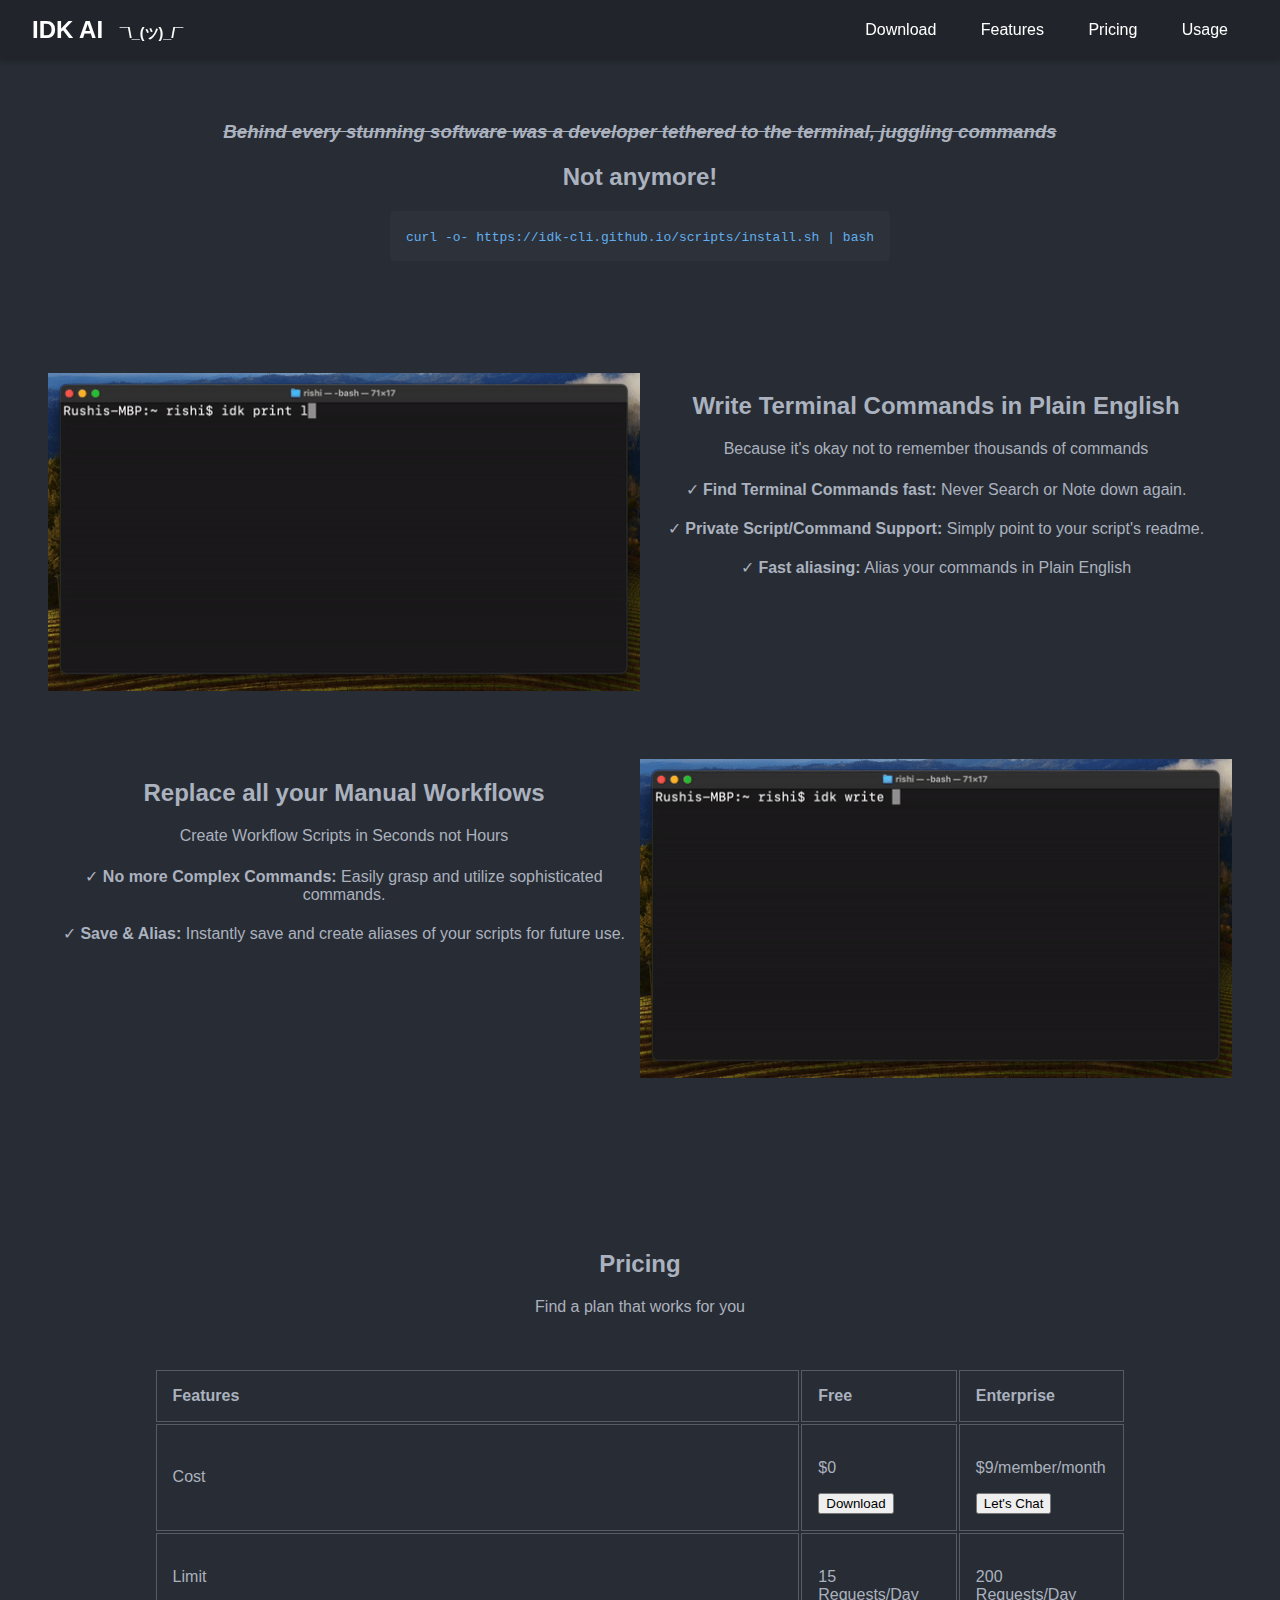
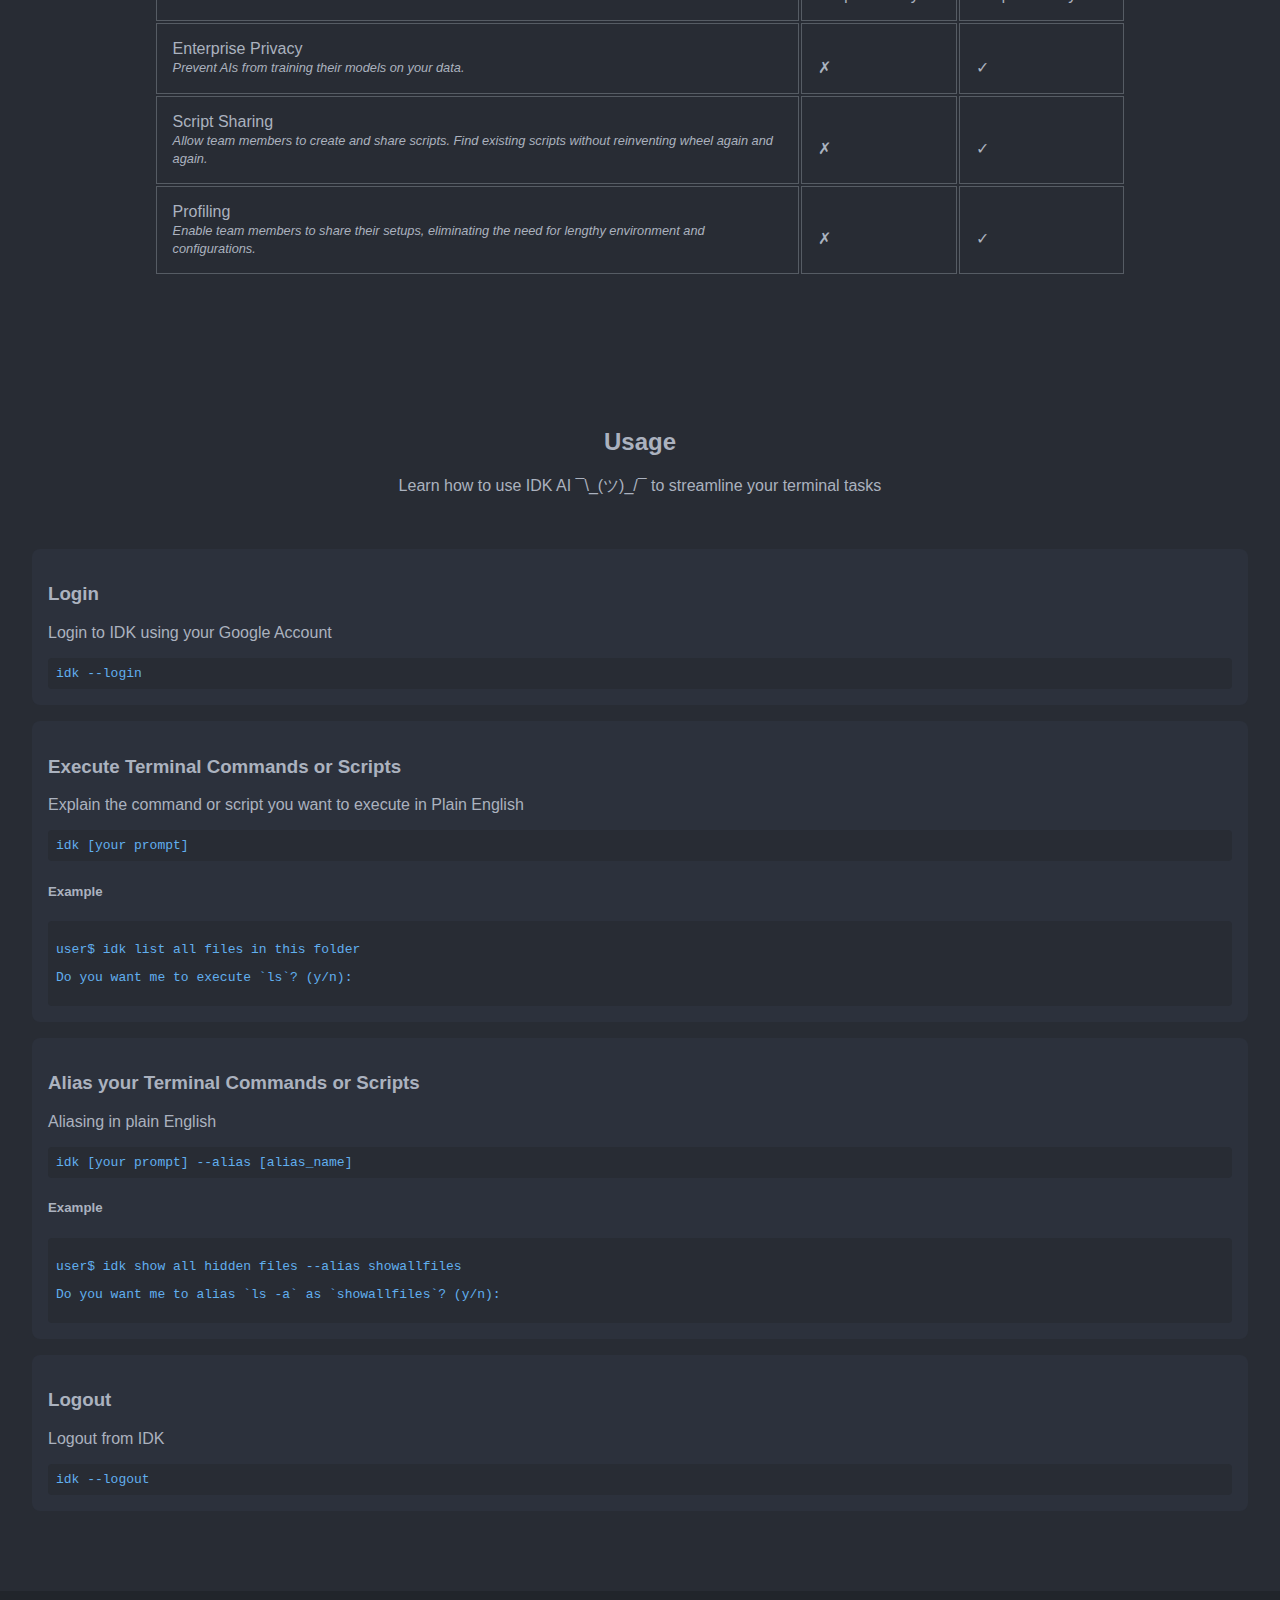
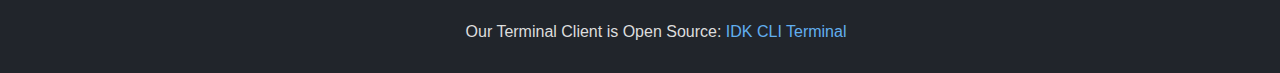
==== index.htm @ 71334373 "meta tag update" ====
<!DOCTYPE html>
<html lang="en">
<head>
    <meta charset="UTF-8">
    <meta name="viewport" content="width=device-width, initial-scale=1.0">
    <link rel="icon" type="image/png" href="assets/idk_logo.png">
    <title>IDK AI: Because it's okay not to remember thousands of commands</title>
    <link rel="stylesheet" href="style.css">
    <meta property="og:title" content="IDK AI: Because it's okay not to remember thousands of commands">
    <meta property="og:description" content="Simplify your terminal commands with IDK AI">
    <meta property="og:image" content="https://idk-cli.github.io/assets/Feature_Command_Prompt.gif">
    <meta property="og:url" content="https://idk-cli.github.io">
    <meta name="twitter:card" content="https://idk-cli.github.io/assets/Feature_Command_Prompt.gif">
    <meta name="viewport" content="width=device-width, initial-scale=1.0">
    <meta name="description" content="IDK simplifies terminal commands using AI. Discover how our tool can enhance your productivity today.">
</head>
<body>

<header>
    <div class="logo">IDK AI <span class="logoIcon">¯\_(ツ)_/¯</span></div>
    <button class="menu-toggle">Menu</button> <!-- Menu toggle button -->
    <nav>
        <a href="#">Download</a>
        <a href="#features">Features</a>
        <a href="#pricing">Pricing</a>
        <a href="#usage">Usage</a>
    </nav>
</header>

<section id="download">
    <h3><i class="strikethrough">Behind every stunning software was a developer tethered to the terminal, juggling commands</i></h3>
    <h2>Not anymore!</h2>
    <div class="code-container">
        <code id="brewCommand">curl -o- https://idk-cli.github.io/scripts/install.sh | bash</code>
    </div>
</section>

<section id="features">
    <div class="feature">
        <div class="feature-gif">
            <img src="assets/Feature_Command_Prompt.gif" alt="Write Terminal Commands in Plain English">
        </div>
        <div class="feature-text">
            <h2>Write Terminal Commands in Plain English</h2>
            <p>Because it's okay not to remember thousands of commands</p>
            <div class="sub-features">
                <ul>
                    <li>&#10003; <b>Find Terminal Commands fast:</b> Never Search or Note down again.</li>
                    <li>&#10003; <b>Private Script/Command Support:</b> Simply point to your script's readme.</li>
                    <li>&#10003; <b>Fast aliasing:</b> Alias your commands in Plain English</li>
                </ul>
            </div>
        </div>
    </div>
    <div class="feature">
        <div class="feature-gif">
            <img src="assets/Feature_Script_Prompt.gif" alt="Create Workflow Scripts in Seconds not Hours">
        </div>
        <div class="feature-text">
            <h2>Replace all your Manual Workflows</h2>
            <p>Create Workflow Scripts in Seconds not Hours</p>
            <div class="sub-features">
                <ul>
                    <li>&#10003; <b>No more Complex Commands:</b> Easily grasp and utilize sophisticated commands.</li>
                    <li>&#10003; <b>Save & Alias:</b> Instantly save and create aliases of your scripts for future use.</li>
                </ul>
            </div>
        </div>
        </div>
    </div>
    <!-- Repeat the pattern for more features -->
</section>

<section id="pricing">
    <br/><br/>
    <h2>Pricing</h2>
    <p>Find a plan that works for you</p>
    <br/><br/>
    <table>
        <thead>
            <tr>
                <th>Features</th>
                <th>Free</th>
                <th>Enterprise</th>
            </tr>
        </thead>
        <tbody>
            <tr>
                <td>Cost</td>
                <td><span class="mobileHeader">Free</span><br/>$0<br/><button class="cta-button" onclick="redirectToURL('')">Download</button></td>
                <td><span class="mobileHeader">Enterprise</span><br/>$9/member/month<br/><button class="cta-button" onclick="redirectToURL('')">Let's Chat</button></td>
            </tr>
            <tr>
                <td>Limit</td>
                <td><span class="mobileHeader">Free</span><br/>15 Requests/Day</td>
                <td><span class="mobileHeader">Enterprise</span><br/>200 Requests/Day</td>
            </tr>
            <tr>
                <td>Enterprise Privacy<br/><i class="pricingDetails">Prevent AIs from training their models on your data.</i></td>
                <td><span class="mobileHeader">Free</span><br/>&#10007;</td>
                <td><span class="mobileHeader">Enterprise</span></br>&#10003;</td>
            </tr>
            <tr>
                <td>Script Sharing<br/><i class="pricingDetails">Allow team members to create and share scripts. Find existing scripts without reinventing wheel again and again.</i></td>
                <td><span class="mobileHeader">Free</span><br/>&#10007;</td>
                <td><span class="mobileHeader">Enterprise</span><br/>&#10003;</td>
            </tr>
            <tr>
                <td>Profiling<br/><i class="pricingDetails">Enable team members to share their setups, eliminating the need for lengthy environment and configurations.
                </i></td>
                <td><span class="mobileHeader">Free</span><br/>&#10007;</td>
                <td><span class="mobileHeader">Enterprise</span><br/>&#10003;</td>
            </tr>
        </tbody>
    </table>
</section>

<section id="usage">
    <br/><br/>
    <h2>Usage</h2>
    <p>Learn how to use IDK AI ¯\_(ツ)_/¯ to streamline your terminal tasks</p>
    <br/><br/>
    <div class="usage-examples">
        <div class="command">
            <h3>Login</h3>
            <p>Login to IDK using your Google Account</p>
            <code>idk --login</code>
        </div>
        <div class="command">
            <h3>Execute Terminal Commands or Scripts</h3>
            <p>Explain the command or script you want to execute in Plain English</p>
            <code>idk [your prompt]</code>
            <h5>Example</h5>
            <code>
                <p>user$ idk list all files in this folder</p>
                <p>Do you want me to execute `ls`? (y/n):</p>
            </code>
        </div>
        <div class="command">
            <h3>Alias your Terminal Commands or Scripts</h3>
            <p>Aliasing in plain English</p>
            <code>idk [your prompt] --alias [alias_name]</code>
            <h5>Example</h5>
            <code>
                <p>user$ idk show all hidden files --alias showallfiles</p>
                <p>Do you want me to alias `ls -a` as `showallfiles`? (y/n):</p>
            </code>
        </div>
        <div class="command">
            <h3>Logout</h3>
            <p>Logout from IDK</p>
            <code>idk --logout</code>
        </div>
        <!-- Add more command examples as needed -->
    </div>
</section>

<footer>
    <p>Our Terminal Client is Open Source: <a href="https://github.com/idk-cli/idk_terminal">IDK CLI Terminal</a></p>
</footer>

<script src="script.js"></script>
</body>
</html>
---- style.css ----
/* Base styles */
body {
    margin: 0;
    font-family: 'Segoe UI', Tahoma, Geneva, Verdana, sans-serif;
    background-color: #282c34; /* Dark background by default */
    color: #abb2bf; /* Light text by default */
    transition: background-color 0.3s, color 0.3s;
    padding-top: 70px; /* Adjusted for fixed header */
}

.strikethrough {
    text-decoration: line-through;
}

a {
    color: #61afef;
    text-decoration: none;
    transition: color 0.3s;
}

a:hover {
    color: #528bff;
}

header {
    box-sizing: border-box;
    display: flex;
    justify-content: space-between;
    align-items: center;
    padding: 1rem 2rem;
    background-color: #21252b;
    color: #ffffff;
    position: fixed;
    top: 0;
    left: 0;
    width: 100%;
    z-index: 1000;
    box-shadow: 0 2px 5px rgba(0,0,0,0.2);
}

.logo {
    font-size: 1.5rem;
    font-weight: bold;
}

.logoIcon {
    margin-left: 10px;
    font-size: 0.9rem;
}

nav a {
    margin: 0 10px; /* Increased spacing around links */
    color: #fff;
    padding: 5px 10px; /* Added padding for easier touch */
}

/* Enhanced responsive header adjustments */
@media (max-width: 768px) {
    header {
        flex-direction: column;
        padding: 10px; /* Reduced padding in mobile view for more space */
    }

    nav {
        margin-top: 10px; /* Added space between logo and nav links */
    }

    nav a {
        display: block; /* Stack links vertically */
        margin: 5px 0; /* Adjust spacing for stacked layout */
        width: 100%; /* Full width links for easier touch */
        text-align: center; /* Center-align text in links */
    }
}

.menu-toggle {
    display: none;
    background-color: #21252b;
    color: #ffffff;
    border: none;
    padding: 10px 20px;
    font-size: 1rem;
}

@media (max-width: 768px) {
    .menu-toggle {
        display: block; /* Show the toggle button on small screens */
        margin: 10px 0; /* Add some margin */
    }

    nav {
        display: none; /* Hide the navigation links by default */
    }

    nav.active {
        display: block; /* Display the navigation links when active */
        padding: 0; /* Adjust padding to align links more centrally */
    }

    nav a {
        display: block;
        margin: 10px auto; /* Center align the links by setting margin to auto */
        text-align: center;
        width: fit-content; /* Make the link width as per the content */
    }
}

/* Section styles */
section {
    padding: 2rem;
    text-align: center;
}

/* Feature sections */
.feature {
    display: flex;
    margin: 2rem 0;
    padding: 1rem;
}

/* Desktop: Text on the left, GIF on the right */
.feature:nth-child(odd) {
    flex-direction: row; /* Keeps default direction for odd features */
}

/* Desktop: GIF on the left, Text on the right */
.feature:nth-child(even) {
    flex-direction: row-reverse; /* Reverses the order for even features */
}

.feature-text, .feature-gif {
    width: 50%; /* Adjust based on your design needs */
}

/* Targeting the sub-features within the feature sections for desktop */
.feature-text .sub-features ul {
    list-style-type: none; /* Removes the default bullet points */
    padding-left: 0; /* Removes indentation to align with other content */
}

/* Optional: Adding padding or margin to list items for better spacing */
.feature-text .sub-features ul li {
    margin-bottom: 0.5rem; /* Adjusts spacing between list items */
}

/* Ensure images are responsive */
.feature-gif img {
    width: 100%;
    height: auto;
}

.sub-features li {
    padding: 6px;
}

/* Mobile adjustments */
@media (max-width: 768px) {
    .feature {
        display: block;
        flex-direction: column;
    }

    .feature-text, .feature-gif {
        width: 100%;
        order: 0; /* Resetting order */
    }

    /* Ensuring the GIF always comes first on mobile */
    .feature-gif {
        order: -1; /* This places the GIF above the text */
        margin-bottom: 20px; /* Adds some space between the GIF and the text below it */
    }
}

.code-container {
    background-color: #2c313a;
    color: #61afef;
    padding: 1rem;
    border-radius: 4px;
    display: inline-block;
}

code {
    user-select: all;
}

/* Usage section */
#usage {
    margin: 2rem auto;
    padding: 2rem;
    text-align: center;
}

.usage-examples .command {
    background-color: #2c313c;
    padding: 1rem;
    margin-bottom: 1rem;
    border-radius: 8px;
    text-align: left;
}

.command code {
    background-color: #282c34;
    color: #61afef;
    padding: 0.5rem;
    display: block;
    margin-top: 1rem;
    border-radius: 4px;
    user-select: all;
}

/* Pricing table */
#pricing table {
    width: 80%;
    margin: 0 auto;
}

#pricing th, #pricing td {
    padding: 1rem;
    border: 1px solid #565c64;
    text-align: left;
    background-color: #282c34;
}

.pricingDetails {
    font-size: 0.8em;
}

.cta-button {
    margin-top: 1rem;
}

/* Footer */
footer {
    background-color: #21252b;
    color: #ddd;
    text-align: center;
    padding: 1rem;
    width: 100%;
}

.mobileHeader {
    display: none; /* Hide the table header on small screens */
    font-size: 0.9em;
}

/* Additional responsive adjustments */
@media (max-width: 600px) {
    .feature img {
        width: 100%;
    }

    /* Improvements for tables on small screens */
    #pricing table, #pricing th, #pricing td {
        display: block;
        width: 100%;
    }

    #pricing th, #pricing td {
        text-align: center;
        padding: .5rem;
    }

    /* Stack table rows vertically */
    #pricing tr {
        display: block;
        margin-bottom: 1rem;
    }

    #pricing thead {
        display: none; /* Hide the table header on small screens */
    }

    .mobileHeader {
        display: block; /* Hide the table header on small screens */
    }
}
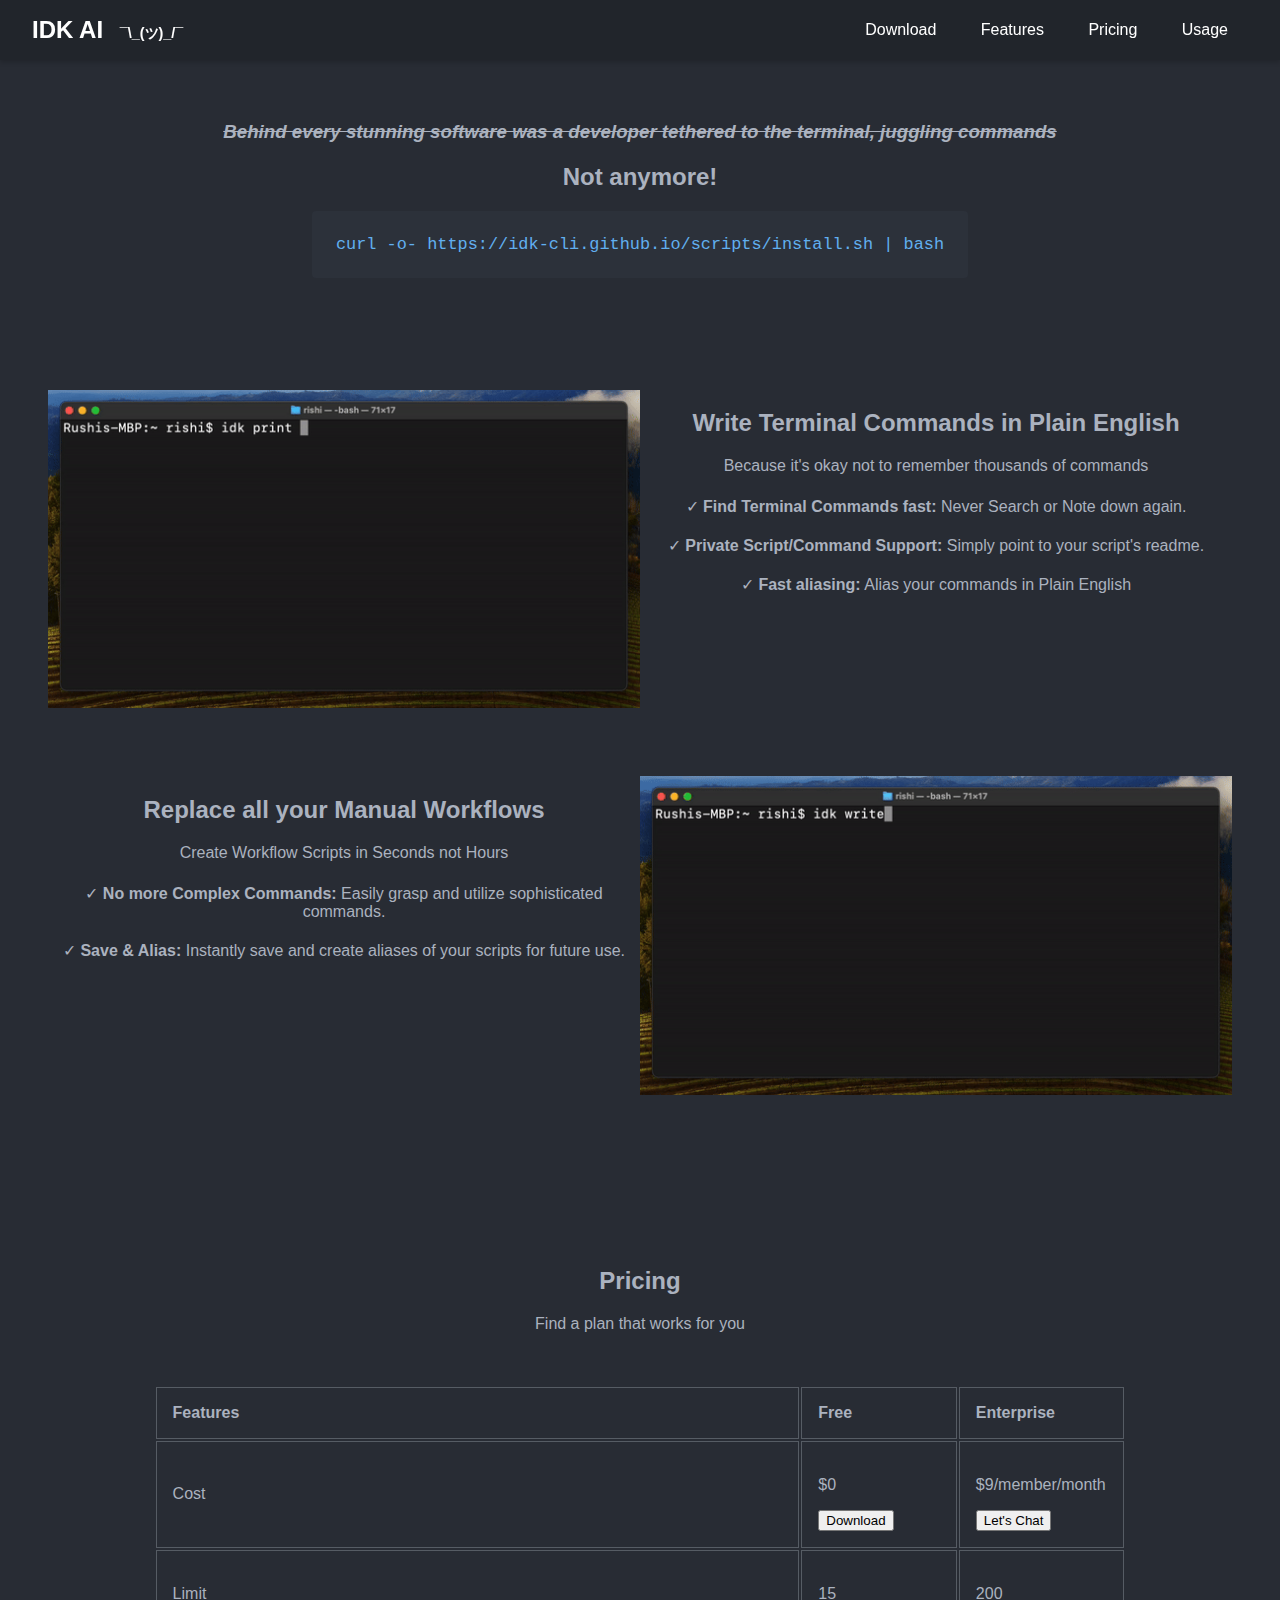
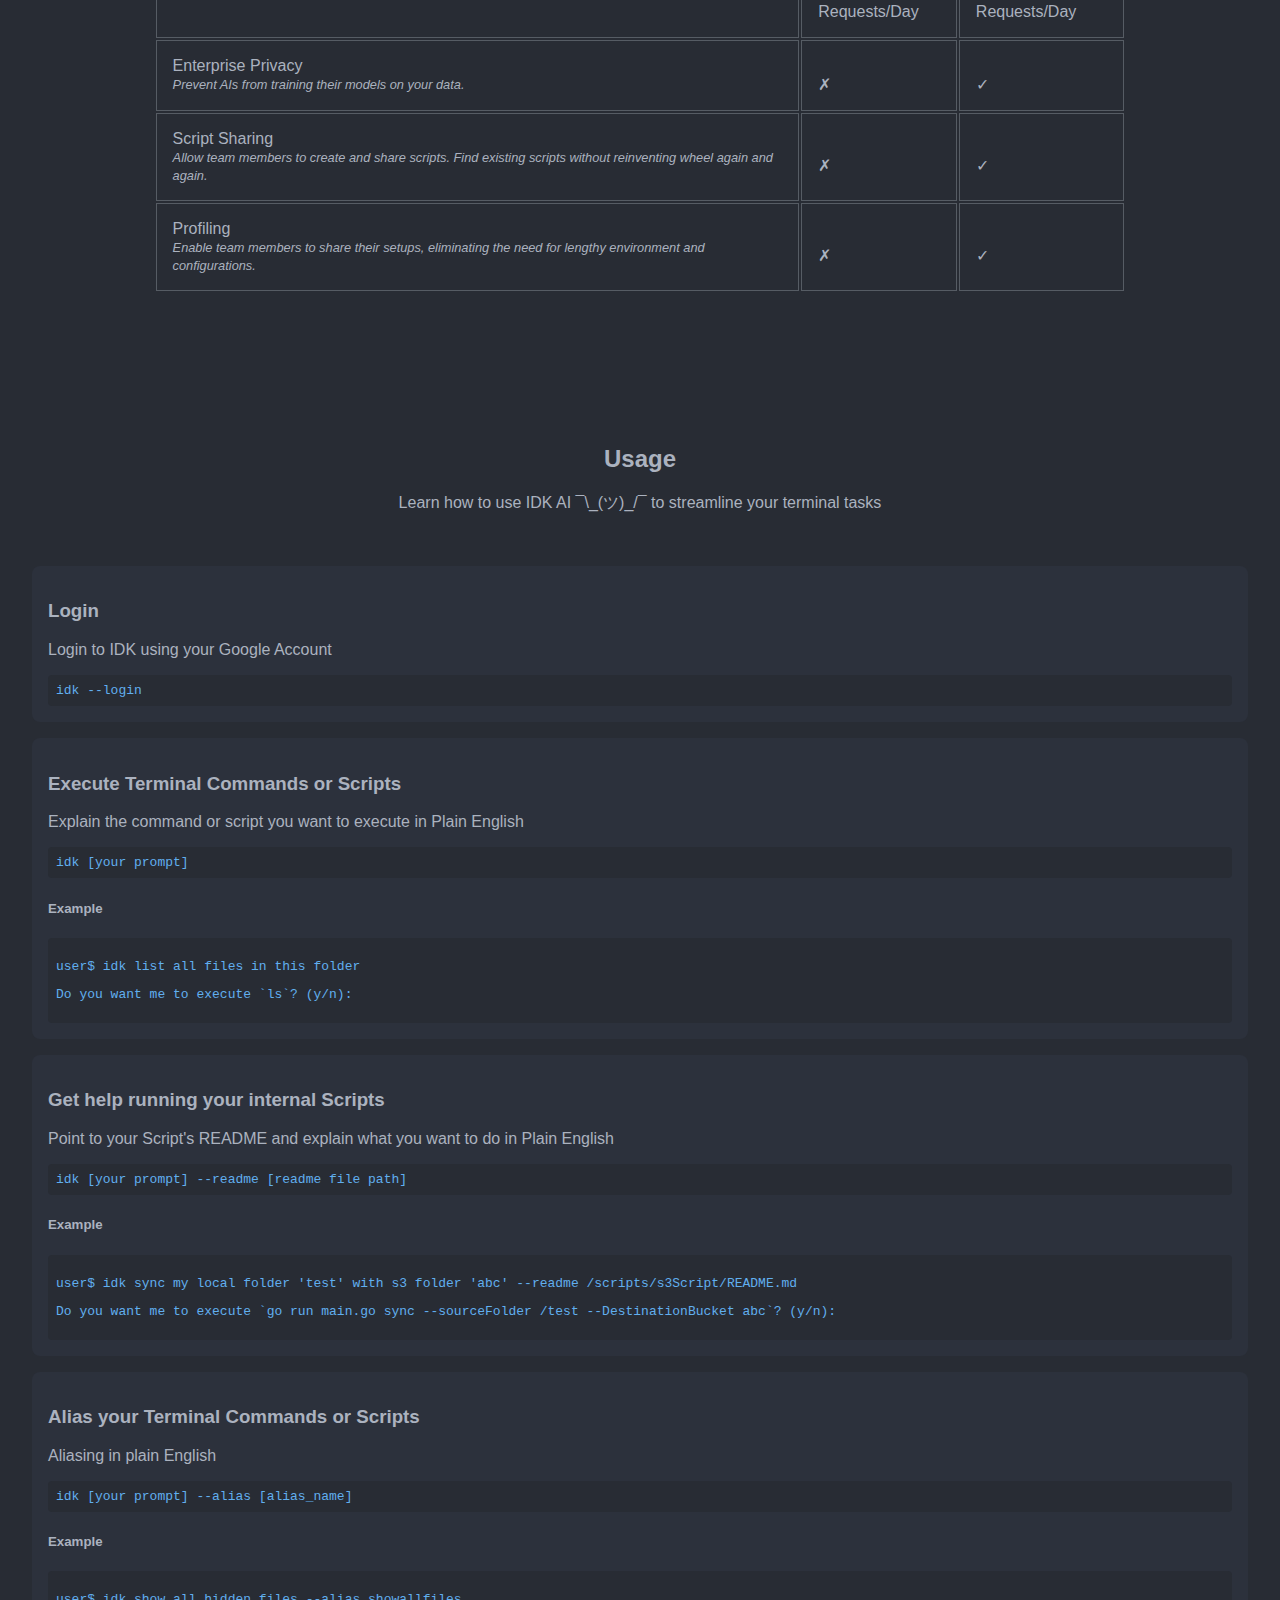
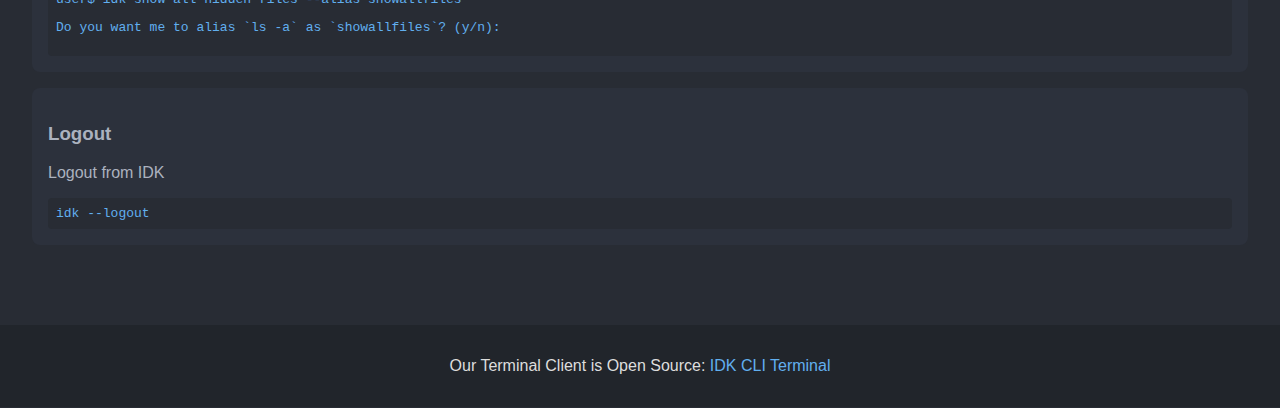
==== commit 2d09253c: "README Feature Support" ====
--- a/index.htm
+++ b/index.htm
@@ -137,6 +137,16 @@
             </code>
         </div>
         <div class="command">
+            <h3>Get help running your internal Scripts</h3>
+            <p>Point to your Script's README and explain what you want to do in Plain English</p>
+            <code>idk [your prompt] --readme [readme file path]</code>
+            <h5>Example</h5>
+            <code>
+                <p>user$ idk sync my local folder 'test' with s3 folder 'abc' --readme /scripts/s3Script/README.md</p>
+                <p>Do you want me to execute `go run main.go sync --sourceFolder /test --DestinationBucket abc`? (y/n):</p>
+            </code>
+        </div>
+        <div class="command">
             <h3>Alias your Terminal Commands or Scripts</h3>
             <p>Aliasing in plain English</p>
             <code>idk [your prompt] --alias [alias_name]</code>
--- a/style.css
+++ b/style.css
@@ -175,9 +175,20 @@
 .code-container {
     background-color: #2c313a;
     color: #61afef;
-    padding: 1rem;
+    padding: 1.5rem;
     border-radius: 4px;
     display: inline-block;
+}
+
+#brewCommand {
+    font-size: 1.3em;
+}
+
+/* Mobile adjustments */
+@media (max-width: 768px) {
+    #brewCommand {
+        font-size: 1em;
+    }
 }
 
 code {
@@ -236,7 +247,7 @@
     color: #ddd;
     text-align: center;
     padding: 1rem;
-    width: 100%;
+    /* width: 100%; */
 }
 
 .mobileHeader {
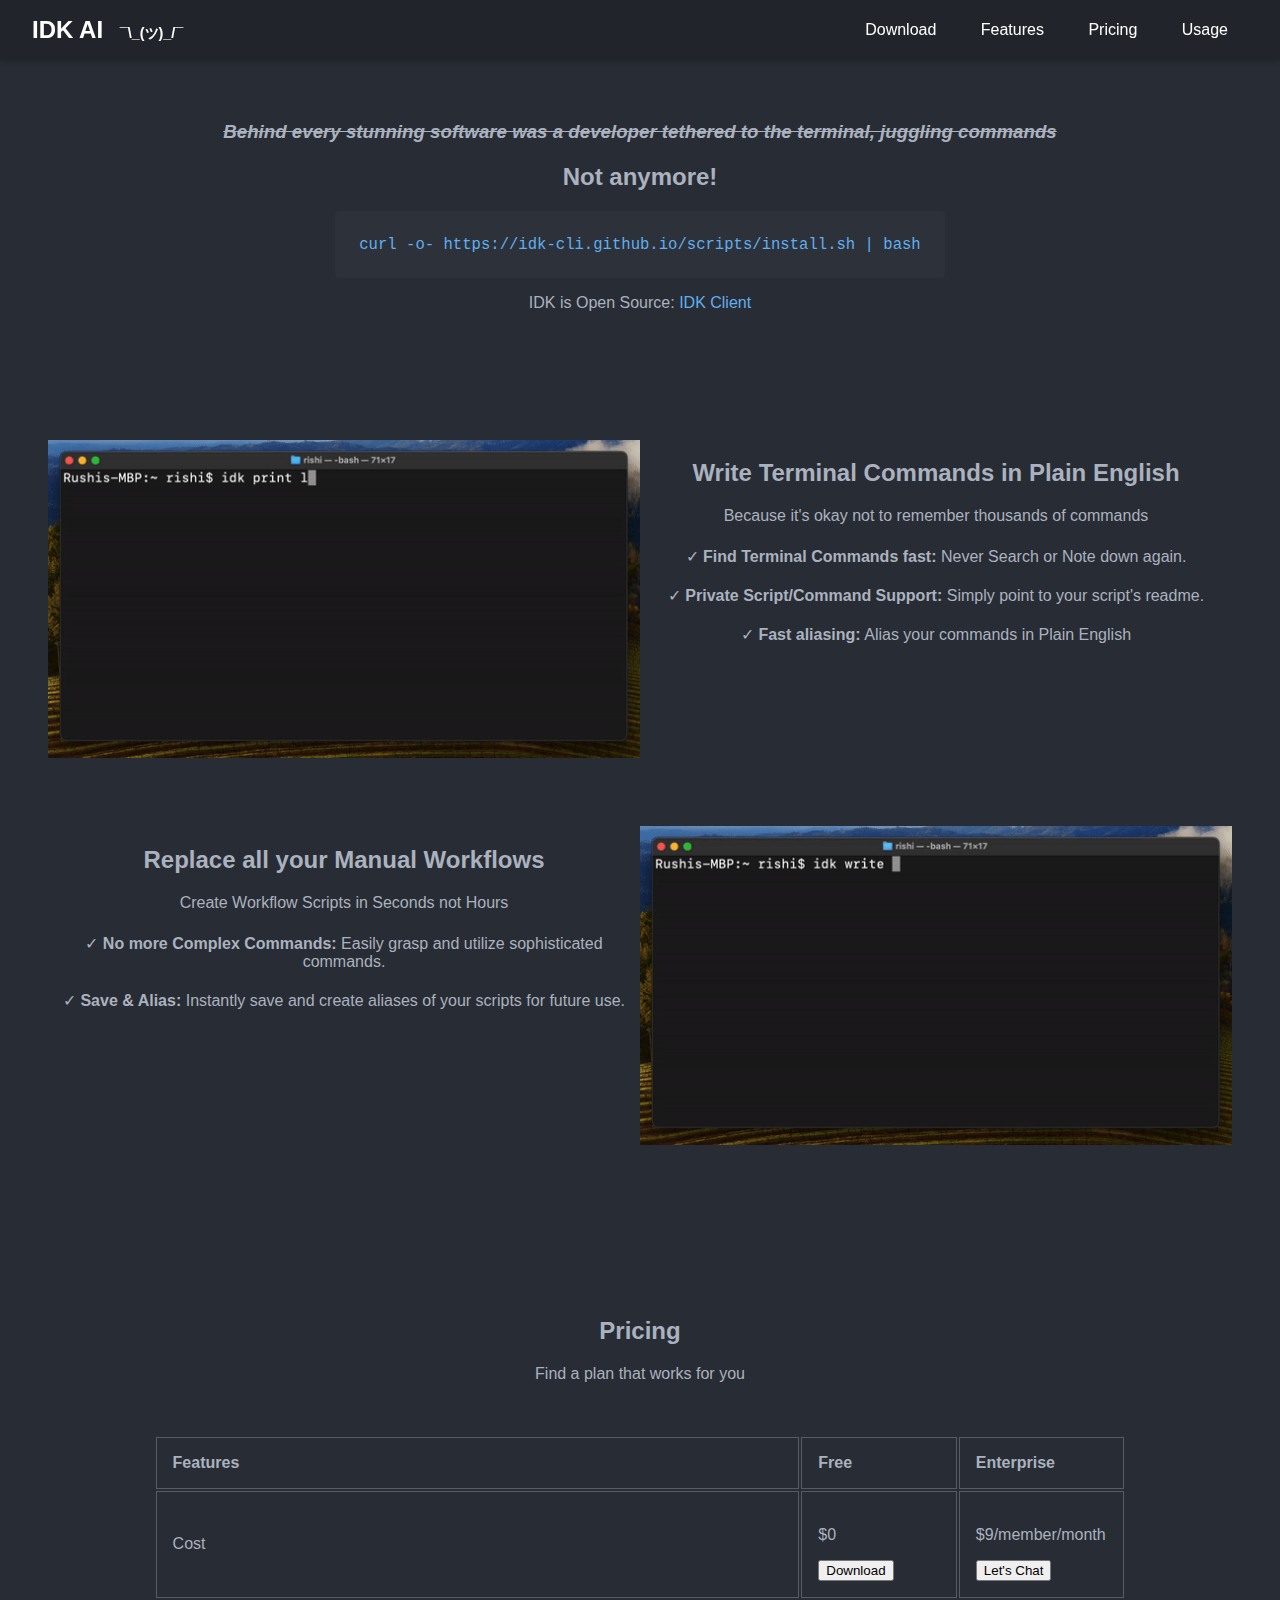
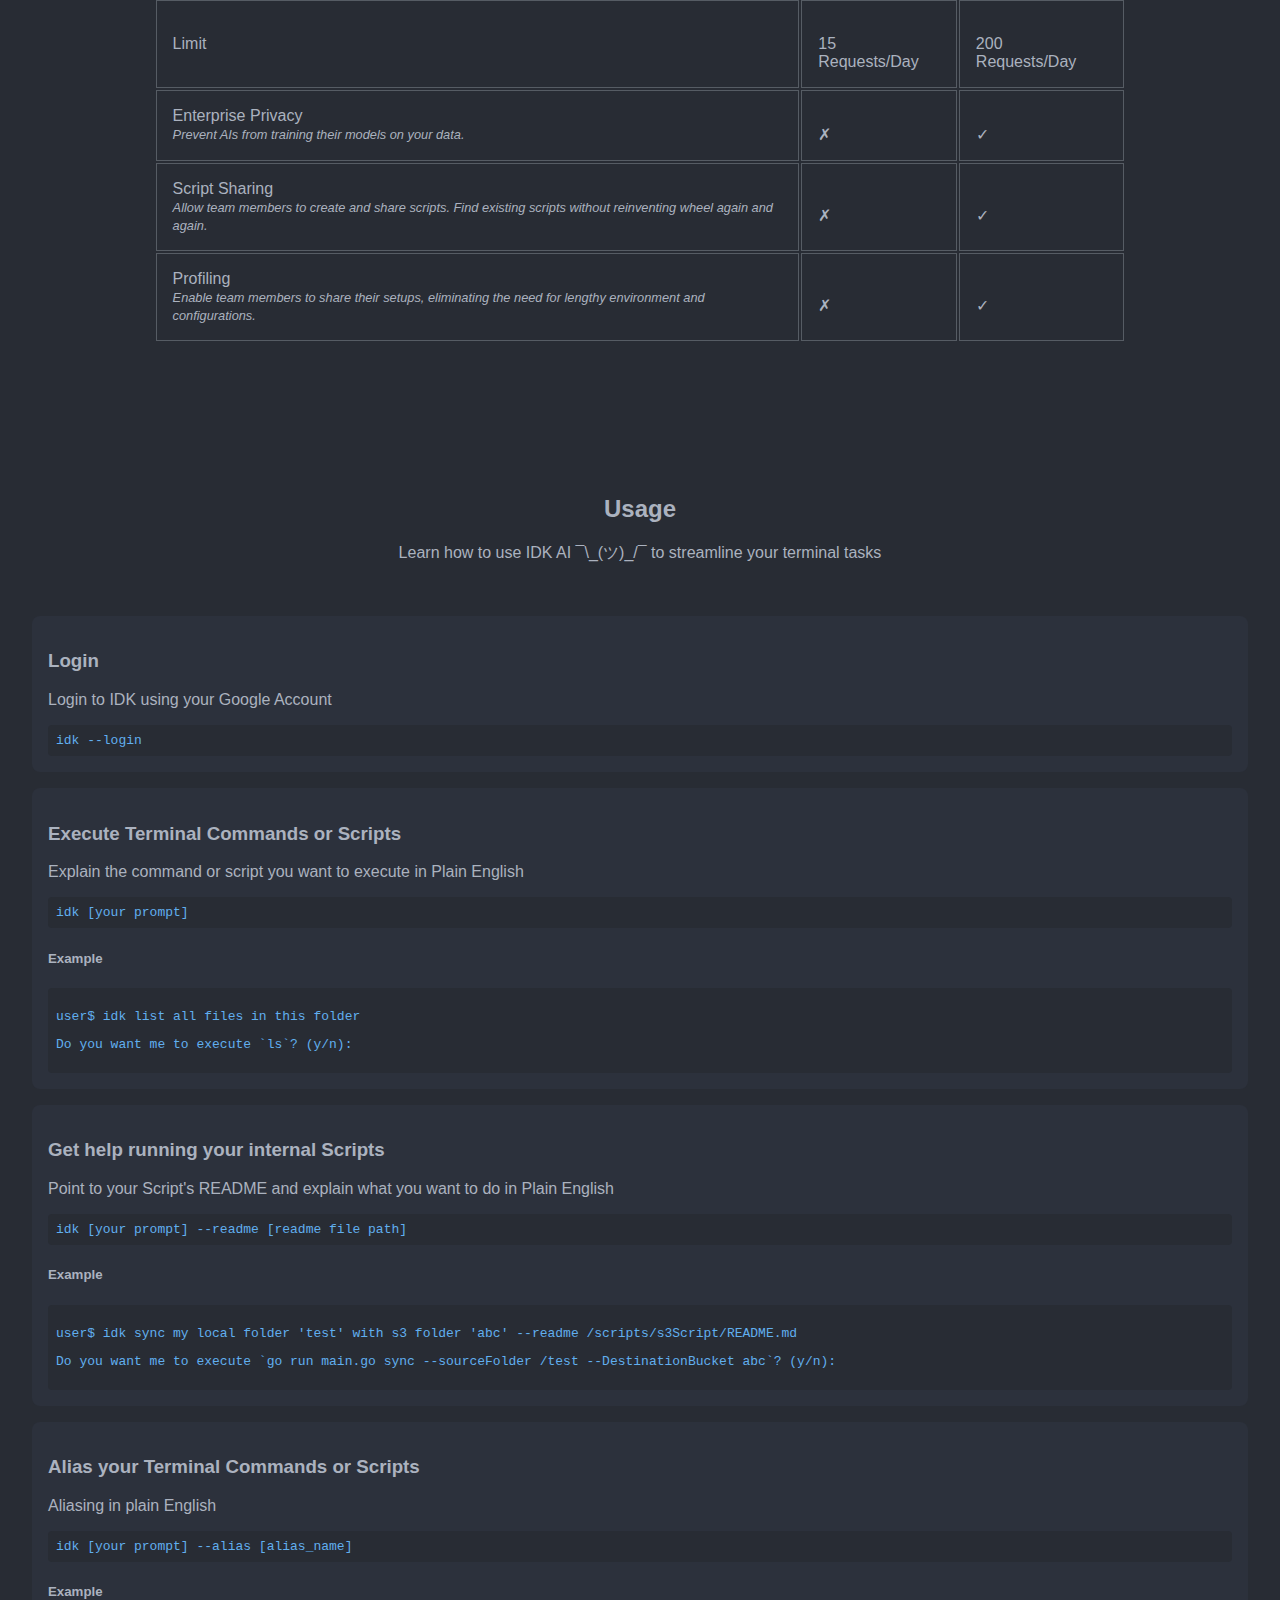
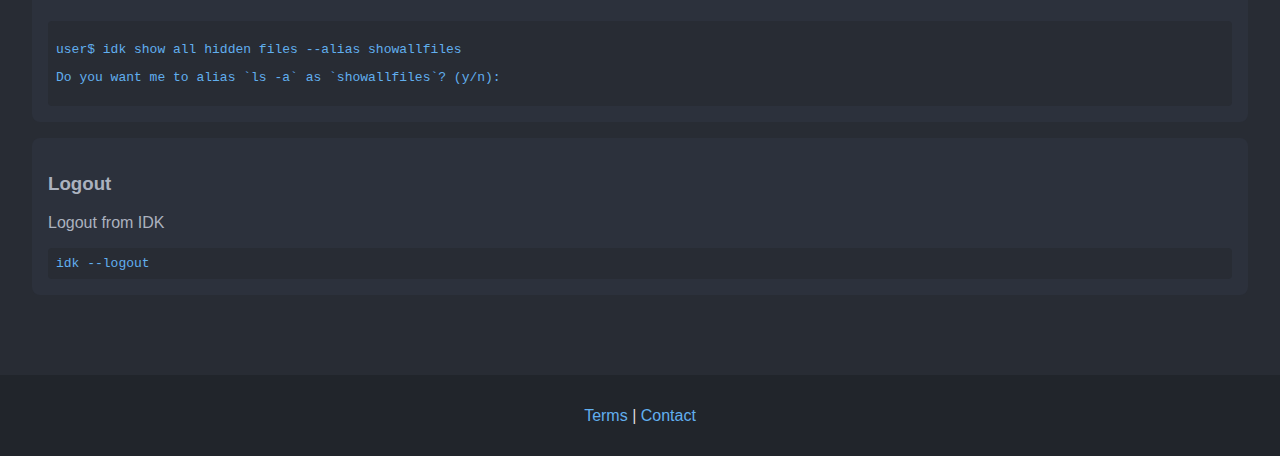
==== commit 640f996d: "Website Update" ====
--- a/index.htm
+++ b/index.htm
@@ -33,6 +33,7 @@
     <div class="code-container">
         <code id="brewCommand">curl -o- https://idk-cli.github.io/scripts/install.sh | bash</code>
     </div>
+    <p>IDK is Open Source: <a href="https://github.com/idk-cli/idk_terminal" target="_blank">IDK Client</a></p>
 </section>
 
 <section id="features">
@@ -166,7 +167,7 @@
 </section>
 
 <footer>
-    <p>Our Terminal Client is Open Source: <a href="https://github.com/idk-cli/idk_terminal">IDK CLI Terminal</a></p>
+    <p><a href="">Terms</a> | <a href="">Contact</a></p>
 </footer>
 
 <script src="script.js"></script>
--- a/style.css
+++ b/style.css
@@ -181,7 +181,7 @@
 }
 
 #brewCommand {
-    font-size: 1.3em;
+    font-size: 1.2em;
 }
 
 /* Mobile adjustments */
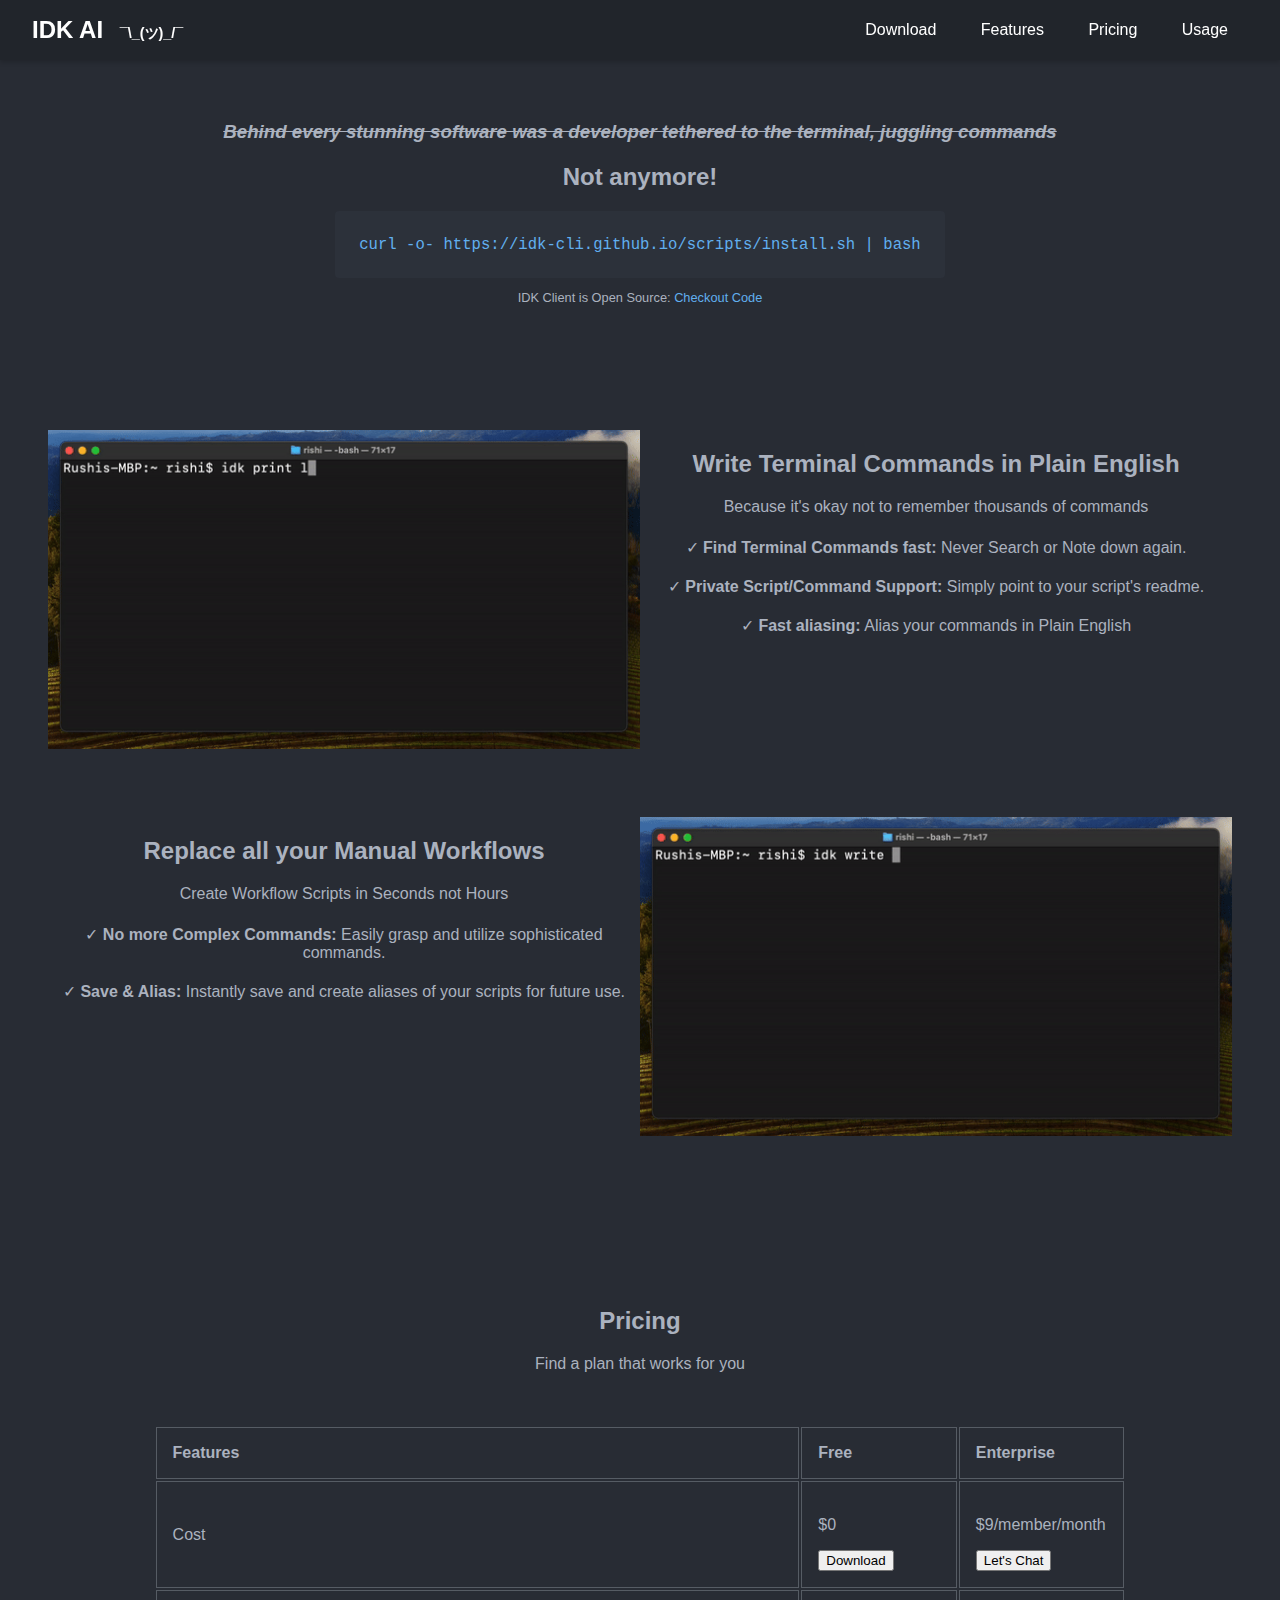
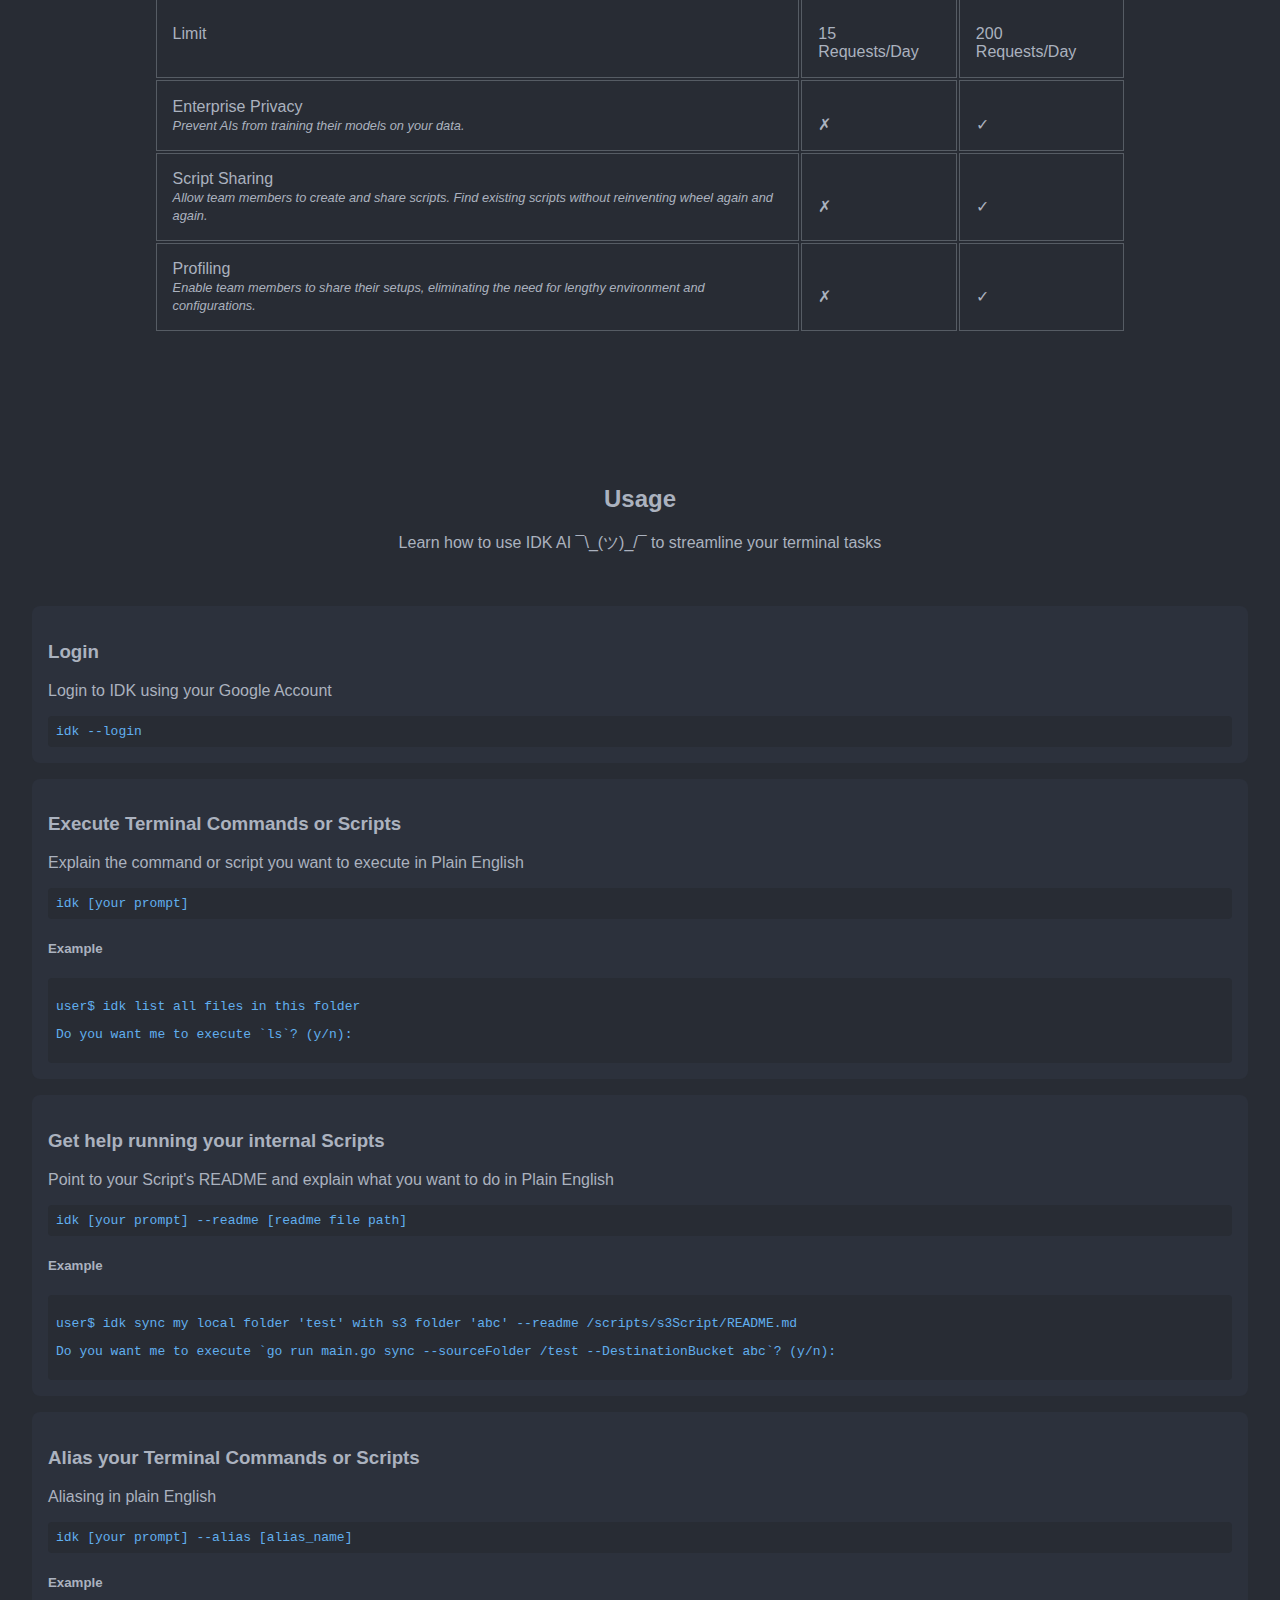
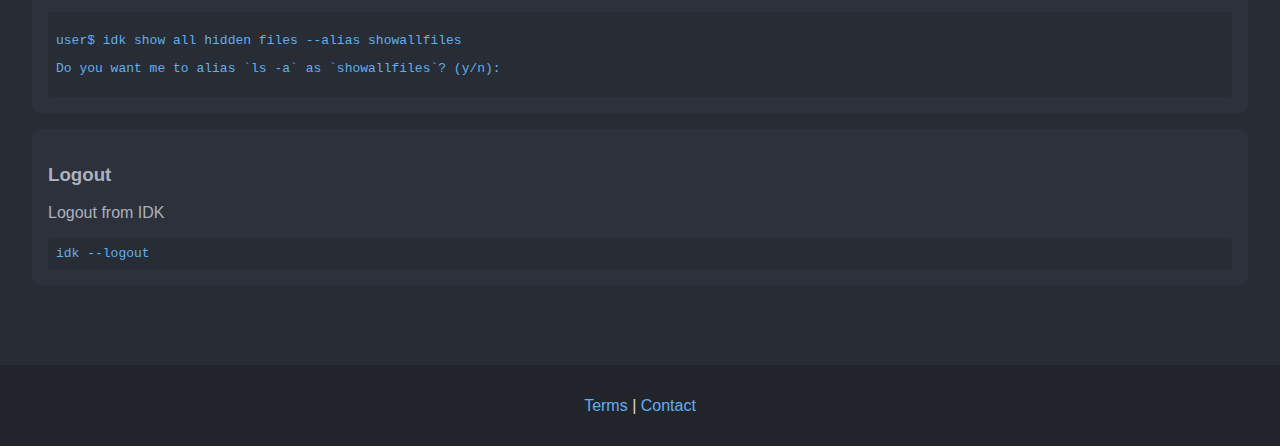
==== commit 57aa7a1f: "Update Open Source label" ====
--- a/index.htm
+++ b/index.htm
@@ -33,7 +33,7 @@
     <div class="code-container">
         <code id="brewCommand">curl -o- https://idk-cli.github.io/scripts/install.sh | bash</code>
     </div>
-    <p>IDK is Open Source: <a href="https://github.com/idk-cli/idk_terminal" target="_blank">IDK Client</a></p>
+    <p class="openSourceDetails">IDK Client is Open Source: <a href="https://github.com/idk-cli/idk_terminal" target="_blank">Checkout Code</a></p>
 </section>
 
 <section id="features">
--- a/style.css
+++ b/style.css
@@ -237,6 +237,10 @@
     font-size: 0.8em;
 }
 
+.openSourceDetails {
+    font-size: 0.8em;
+}
+
 .cta-button {
     margin-top: 1rem;
 }
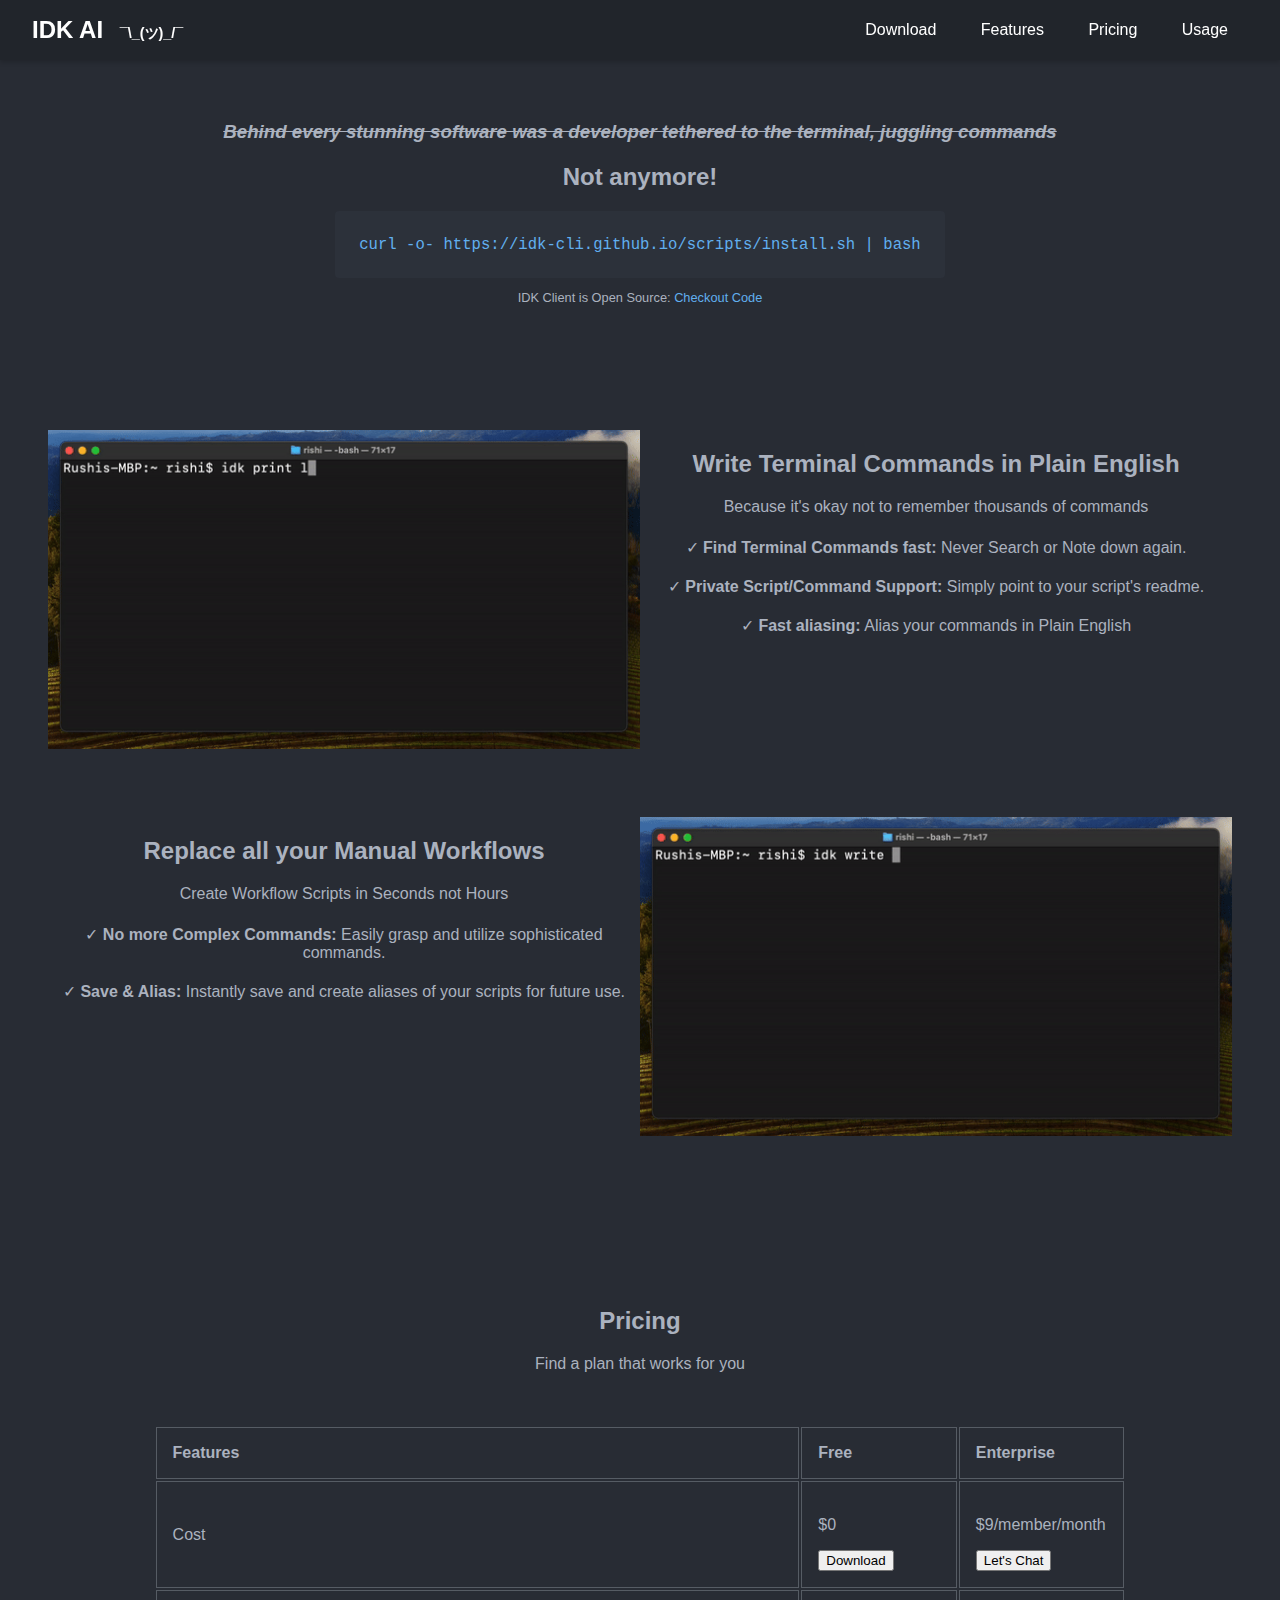
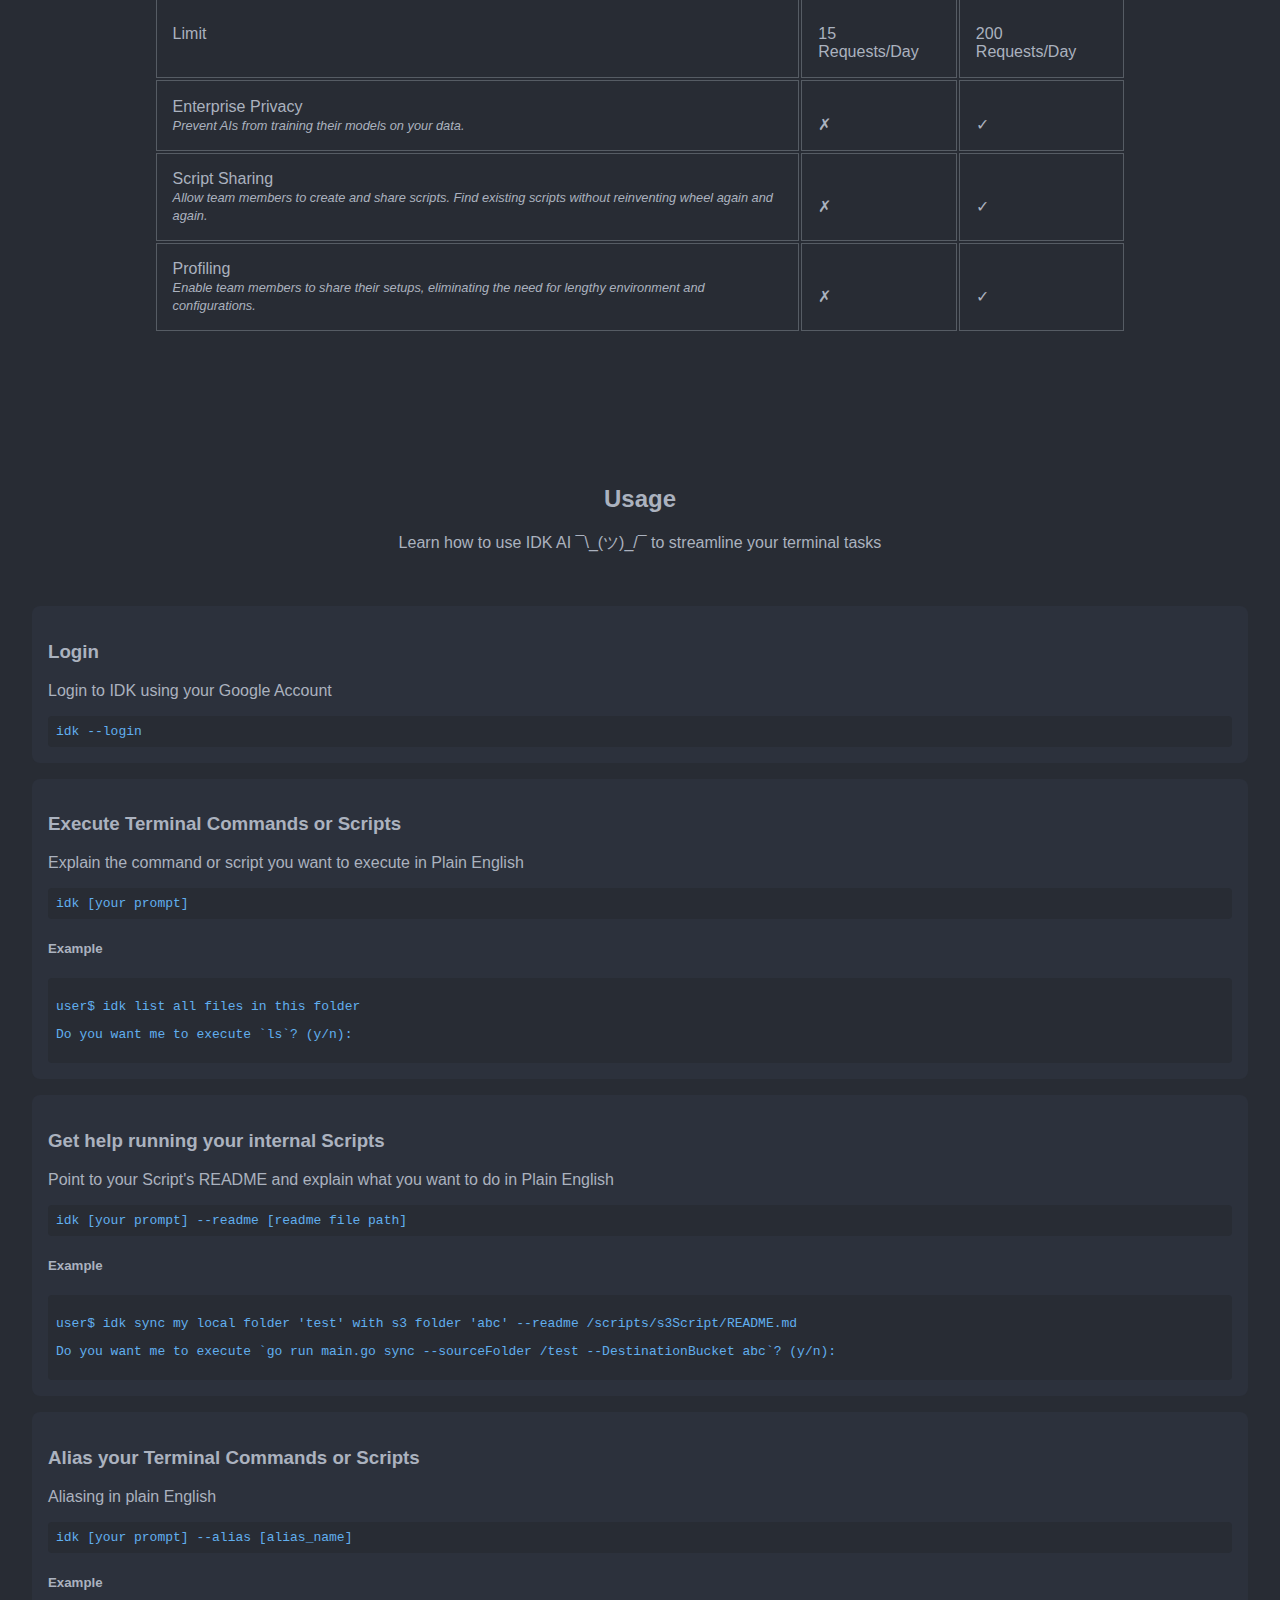
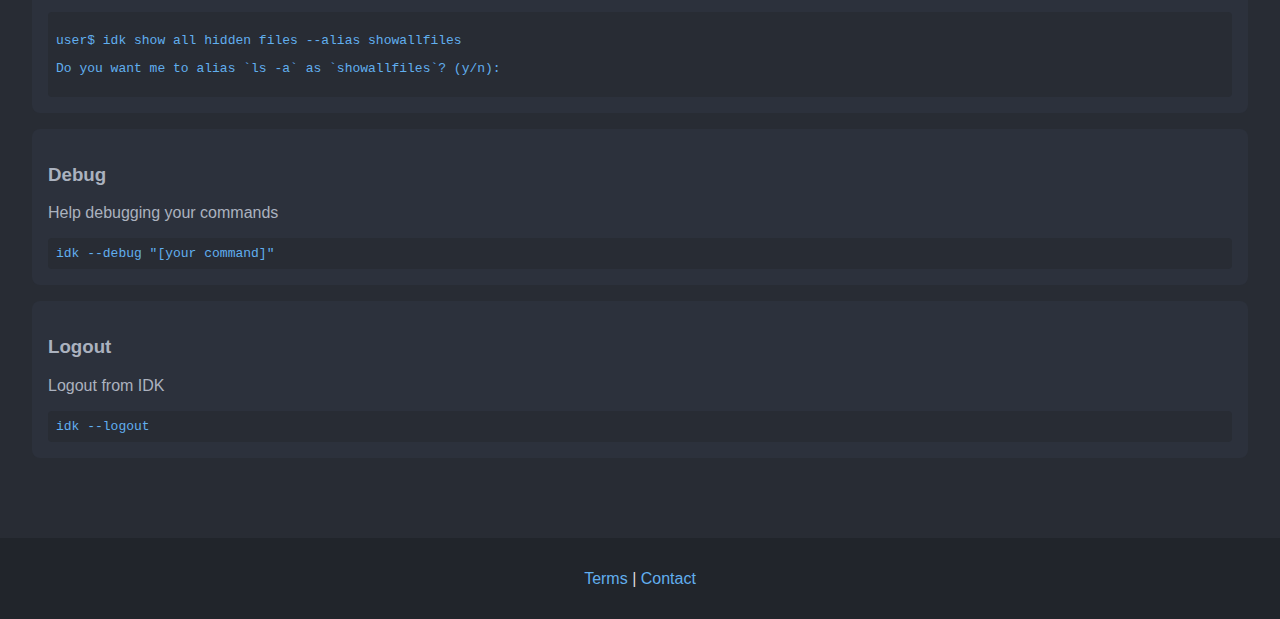
==== commit 3f680d55: "Debug Feature" ====
--- a/index.htm
+++ b/index.htm
@@ -158,6 +158,11 @@
             </code>
         </div>
         <div class="command">
+            <h3>Debug</h3>
+            <p>Help debugging your commands</p>
+            <code>idk --debug "[your command]"</code>
+        </div>
+        <div class="command">
             <h3>Logout</h3>
             <p>Logout from IDK</p>
             <code>idk --logout</code>
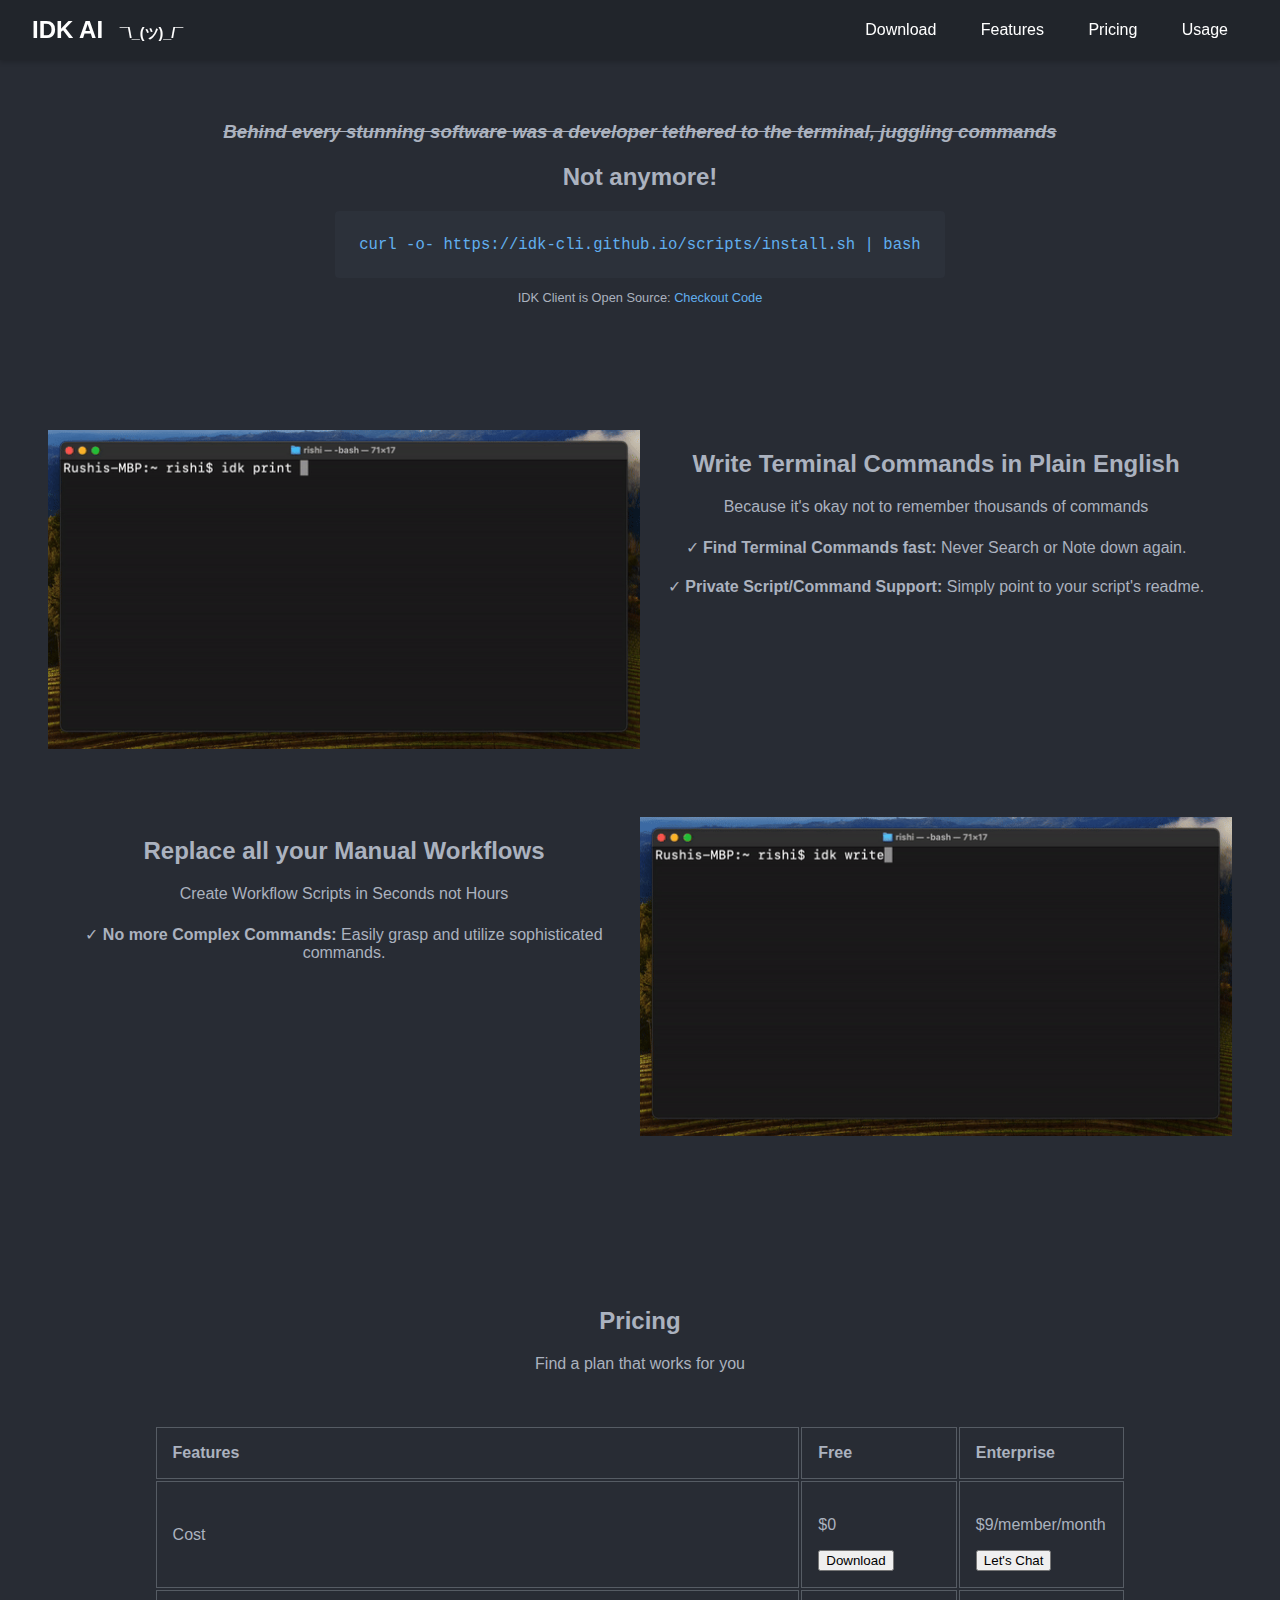
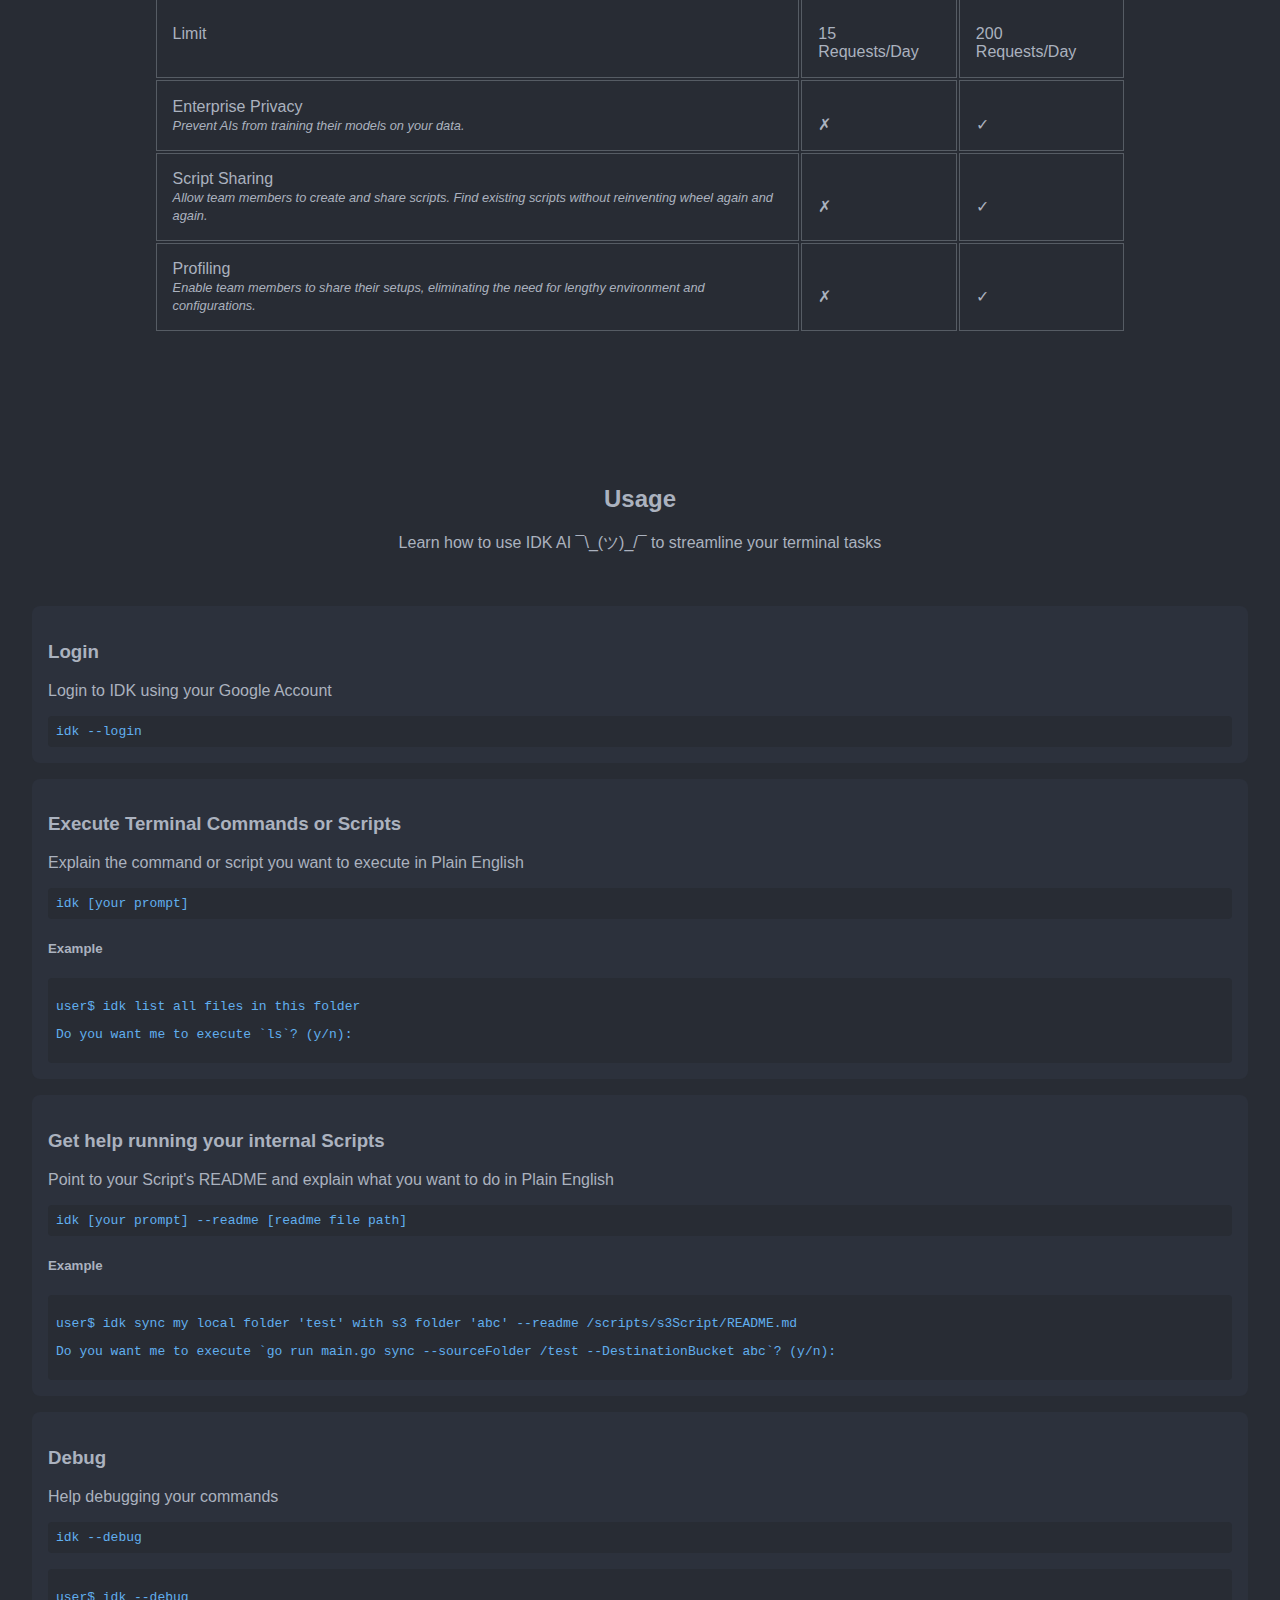
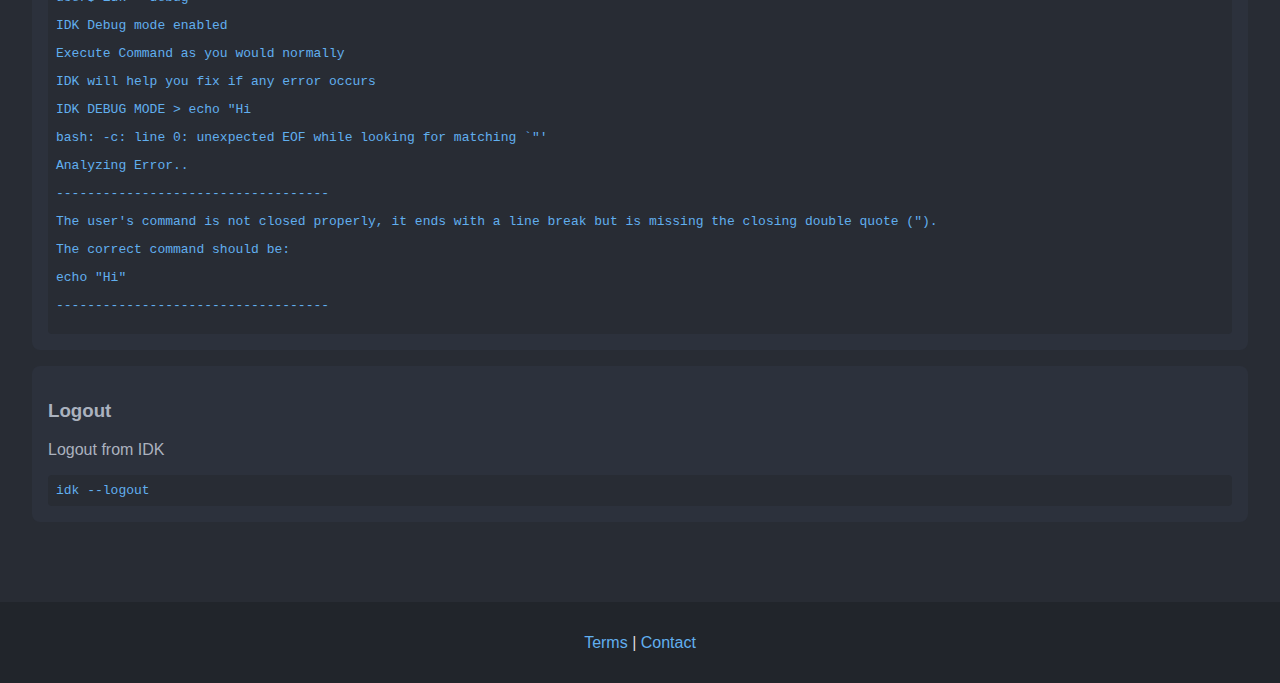
==== commit b8cdce63: "Update index.htm" ====
--- a/index.htm
+++ b/index.htm
@@ -48,7 +48,6 @@
                 <ul>
                     <li>&#10003; <b>Find Terminal Commands fast:</b> Never Search or Note down again.</li>
                     <li>&#10003; <b>Private Script/Command Support:</b> Simply point to your script's readme.</li>
-                    <li>&#10003; <b>Fast aliasing:</b> Alias your commands in Plain English</li>
                 </ul>
             </div>
         </div>
@@ -63,7 +62,6 @@
             <div class="sub-features">
                 <ul>
                     <li>&#10003; <b>No more Complex Commands:</b> Easily grasp and utilize sophisticated commands.</li>
-                    <li>&#10003; <b>Save & Alias:</b> Instantly save and create aliases of your scripts for future use.</li>
                 </ul>
             </div>
         </div>
@@ -148,19 +146,23 @@
             </code>
         </div>
         <div class="command">
-            <h3>Alias your Terminal Commands or Scripts</h3>
-            <p>Aliasing in plain English</p>
-            <code>idk [your prompt] --alias [alias_name]</code>
-            <h5>Example</h5>
-            <code>
-                <p>user$ idk show all hidden files --alias showallfiles</p>
-                <p>Do you want me to alias `ls -a` as `showallfiles`? (y/n):</p>
-            </code>
-        </div>
-        <div class="command">
             <h3>Debug</h3>
             <p>Help debugging your commands</p>
-            <code>idk --debug "[your command]"</code>
+            <code>idk --debug</code>
+            <code>
+                <p>user$ idk --debug</p>
+                <p>IDK Debug mode enabled</p>
+                <p>Execute Command as you would normally</p>
+                <p>IDK will help you fix if any error occurs</p>
+                <p>IDK DEBUG MODE > echo "Hi</p>
+                <p>bash: -c: line 0: unexpected EOF while looking for matching `"'</p>
+                <p>Analyzing Error..</p>
+                <p>-----------------------------------</p>
+                <p>The user's command is not closed properly, it ends with a line break but is missing the closing double quote (").</p>
+                <p>The correct command should be:</p>
+                <p>echo "Hi"</p>
+                <p>-----------------------------------</p>
+            </code>
         </div>
         <div class="command">
             <h3>Logout</h3>
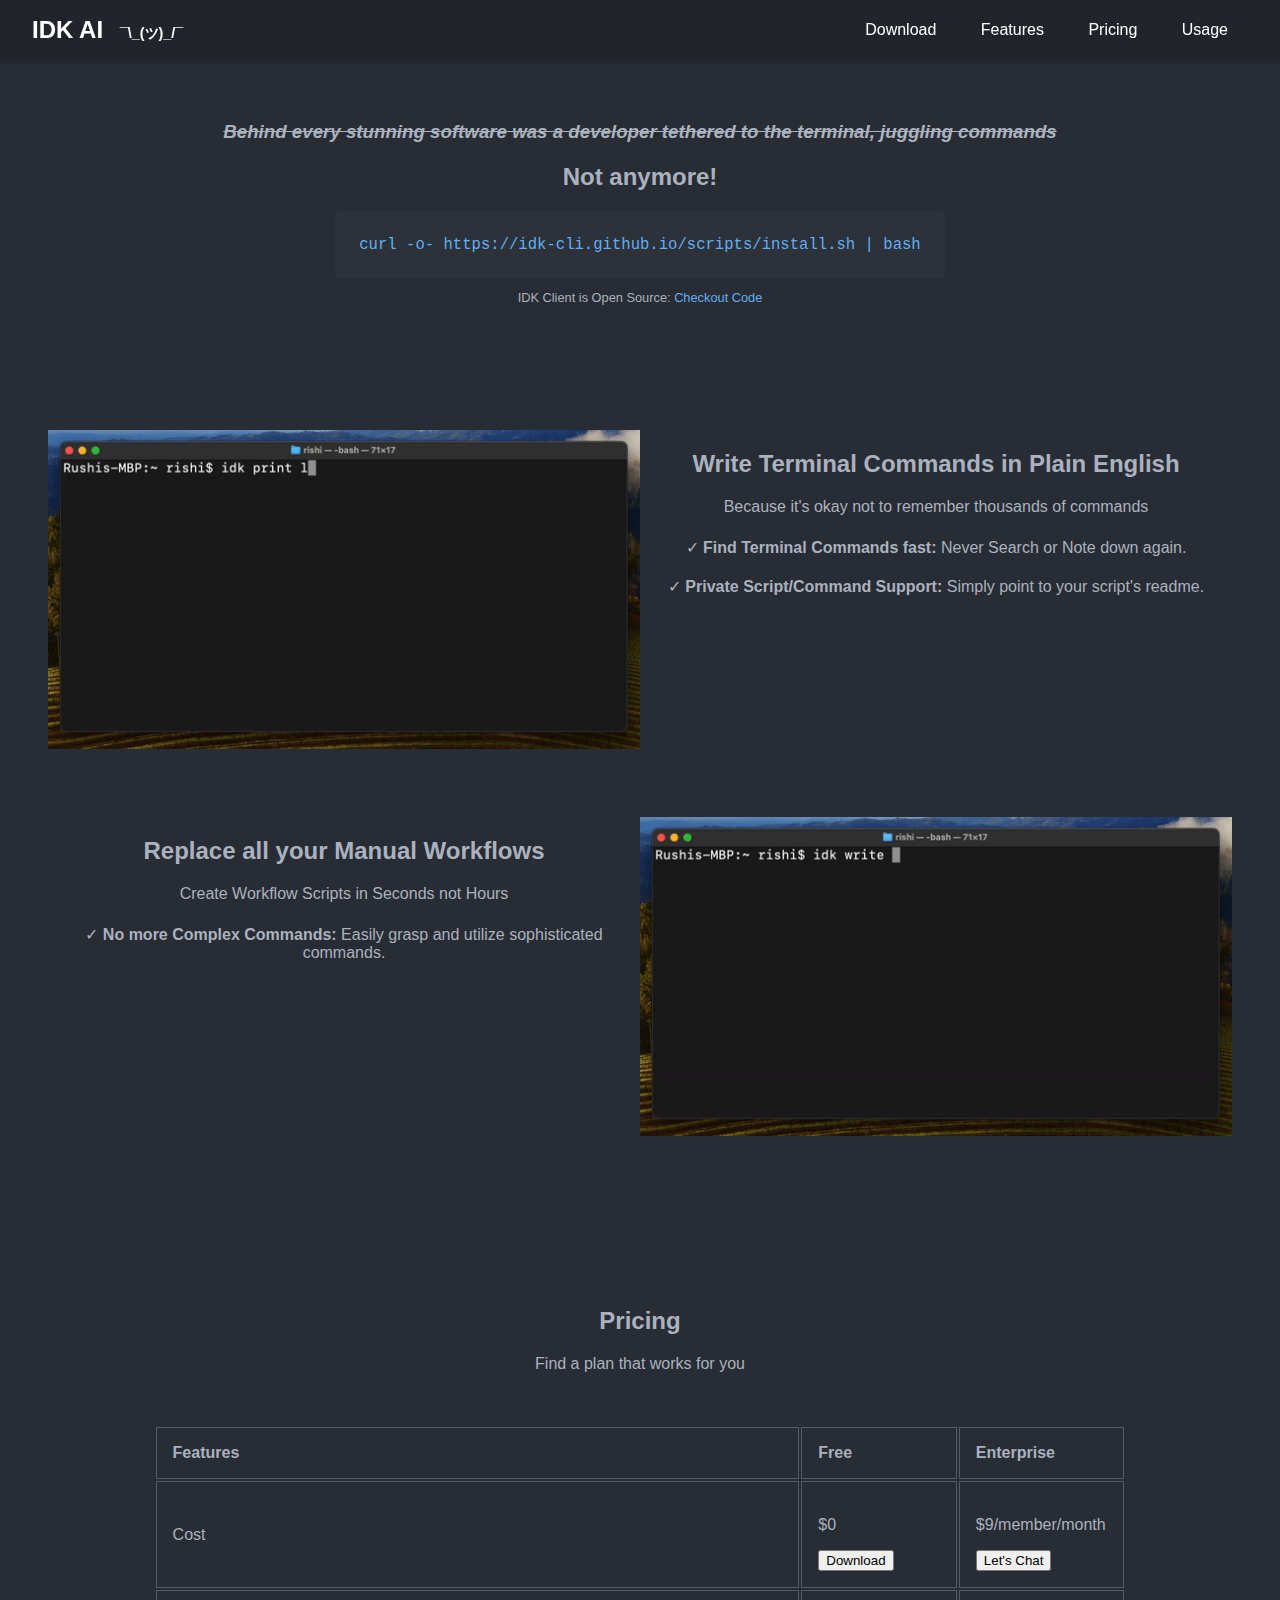
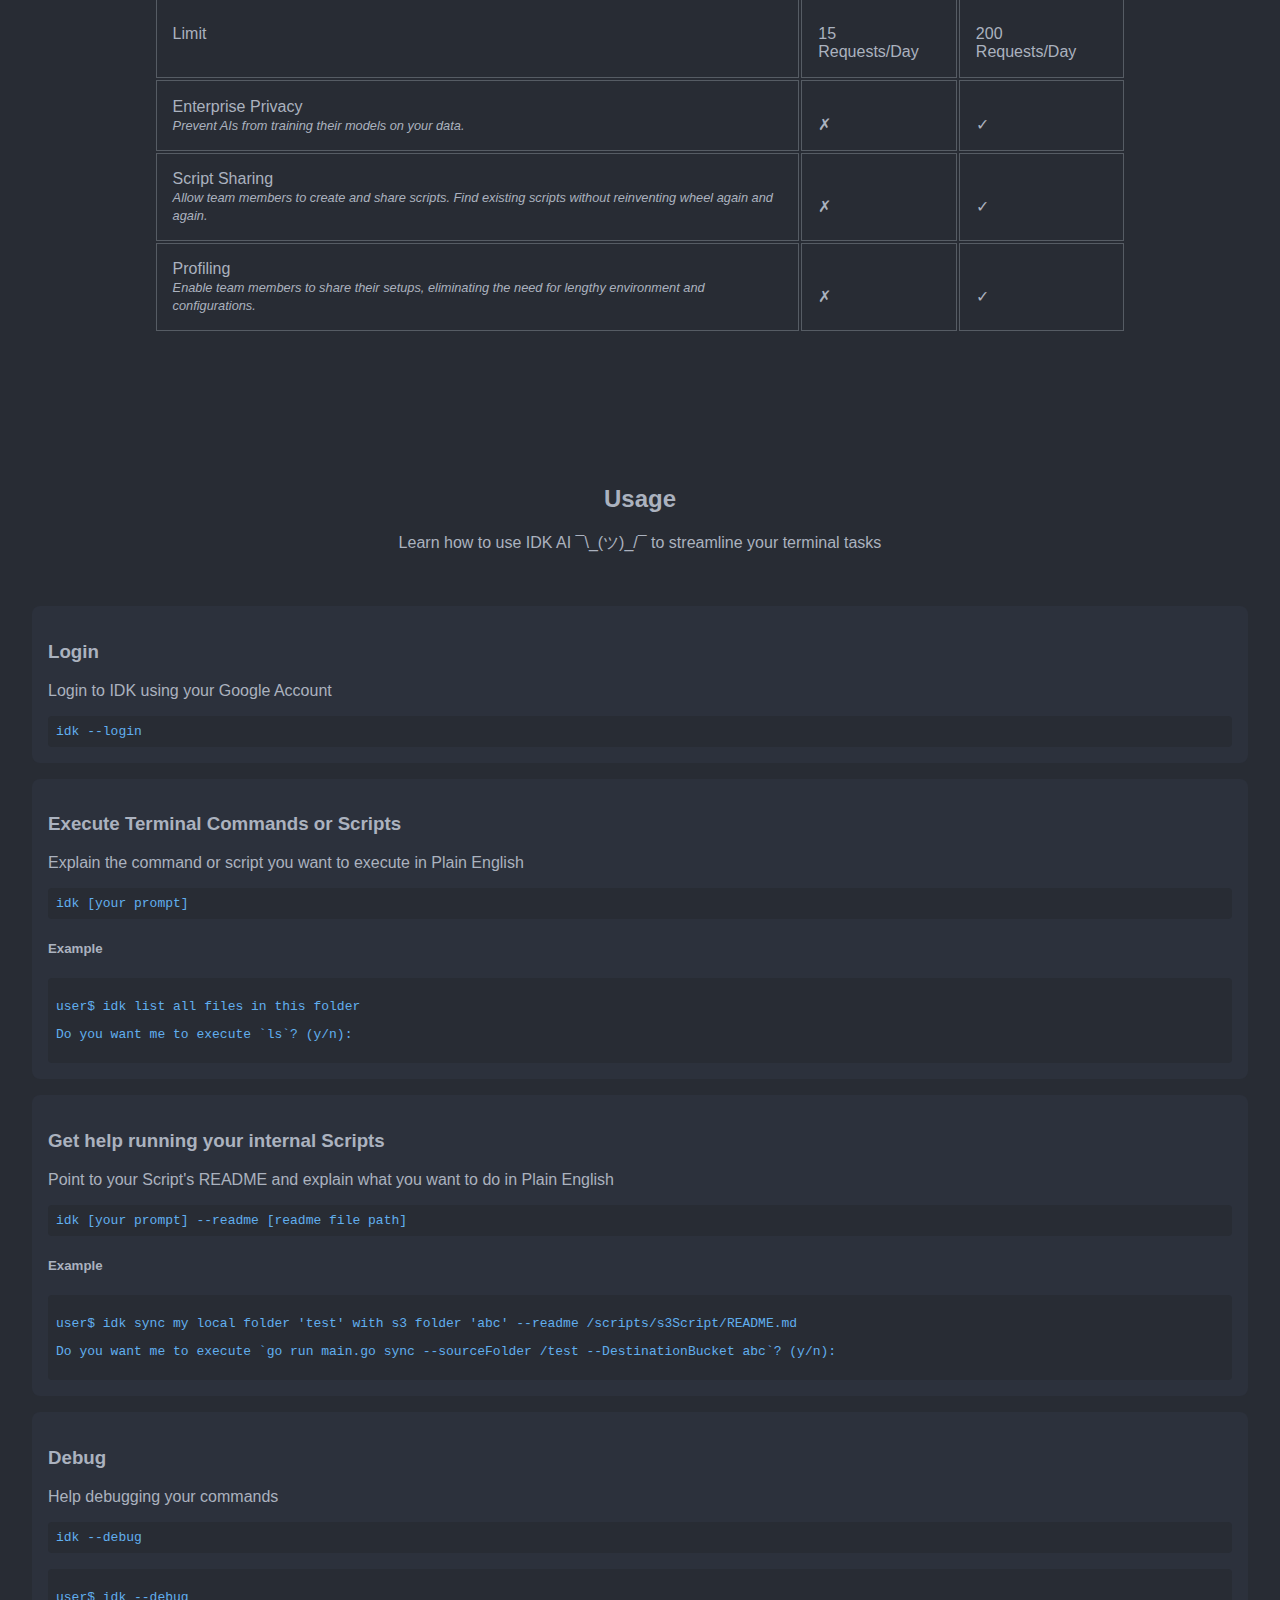
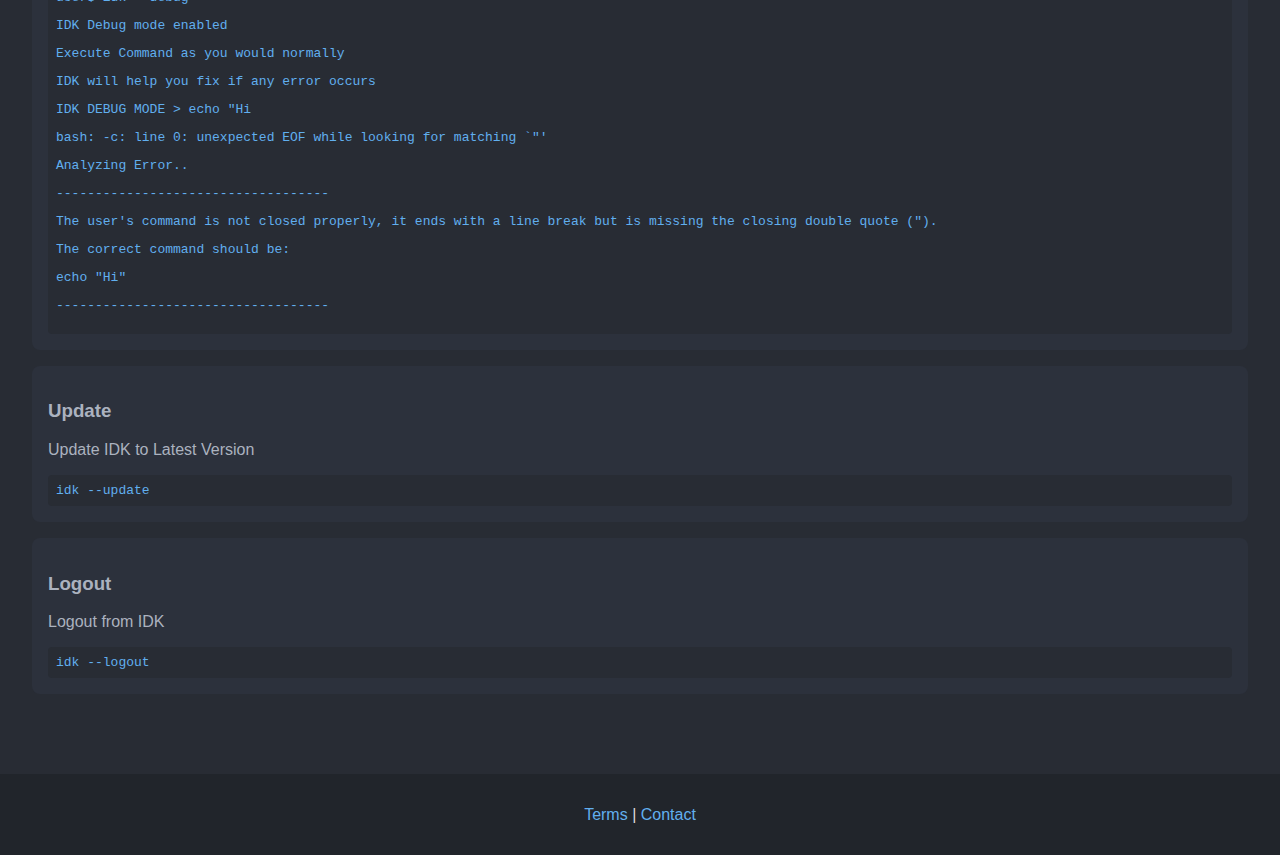
==== commit 06839fdb: "Update index.htm" ====
--- a/index.htm
+++ b/index.htm
@@ -165,6 +165,11 @@
             </code>
         </div>
         <div class="command">
+            <h3>Update</h3>
+            <p>Update IDK to Latest Version</p>
+            <code>idk --update</code>
+        </div>
+        <div class="command">
             <h3>Logout</h3>
             <p>Logout from IDK</p>
             <code>idk --logout</code>
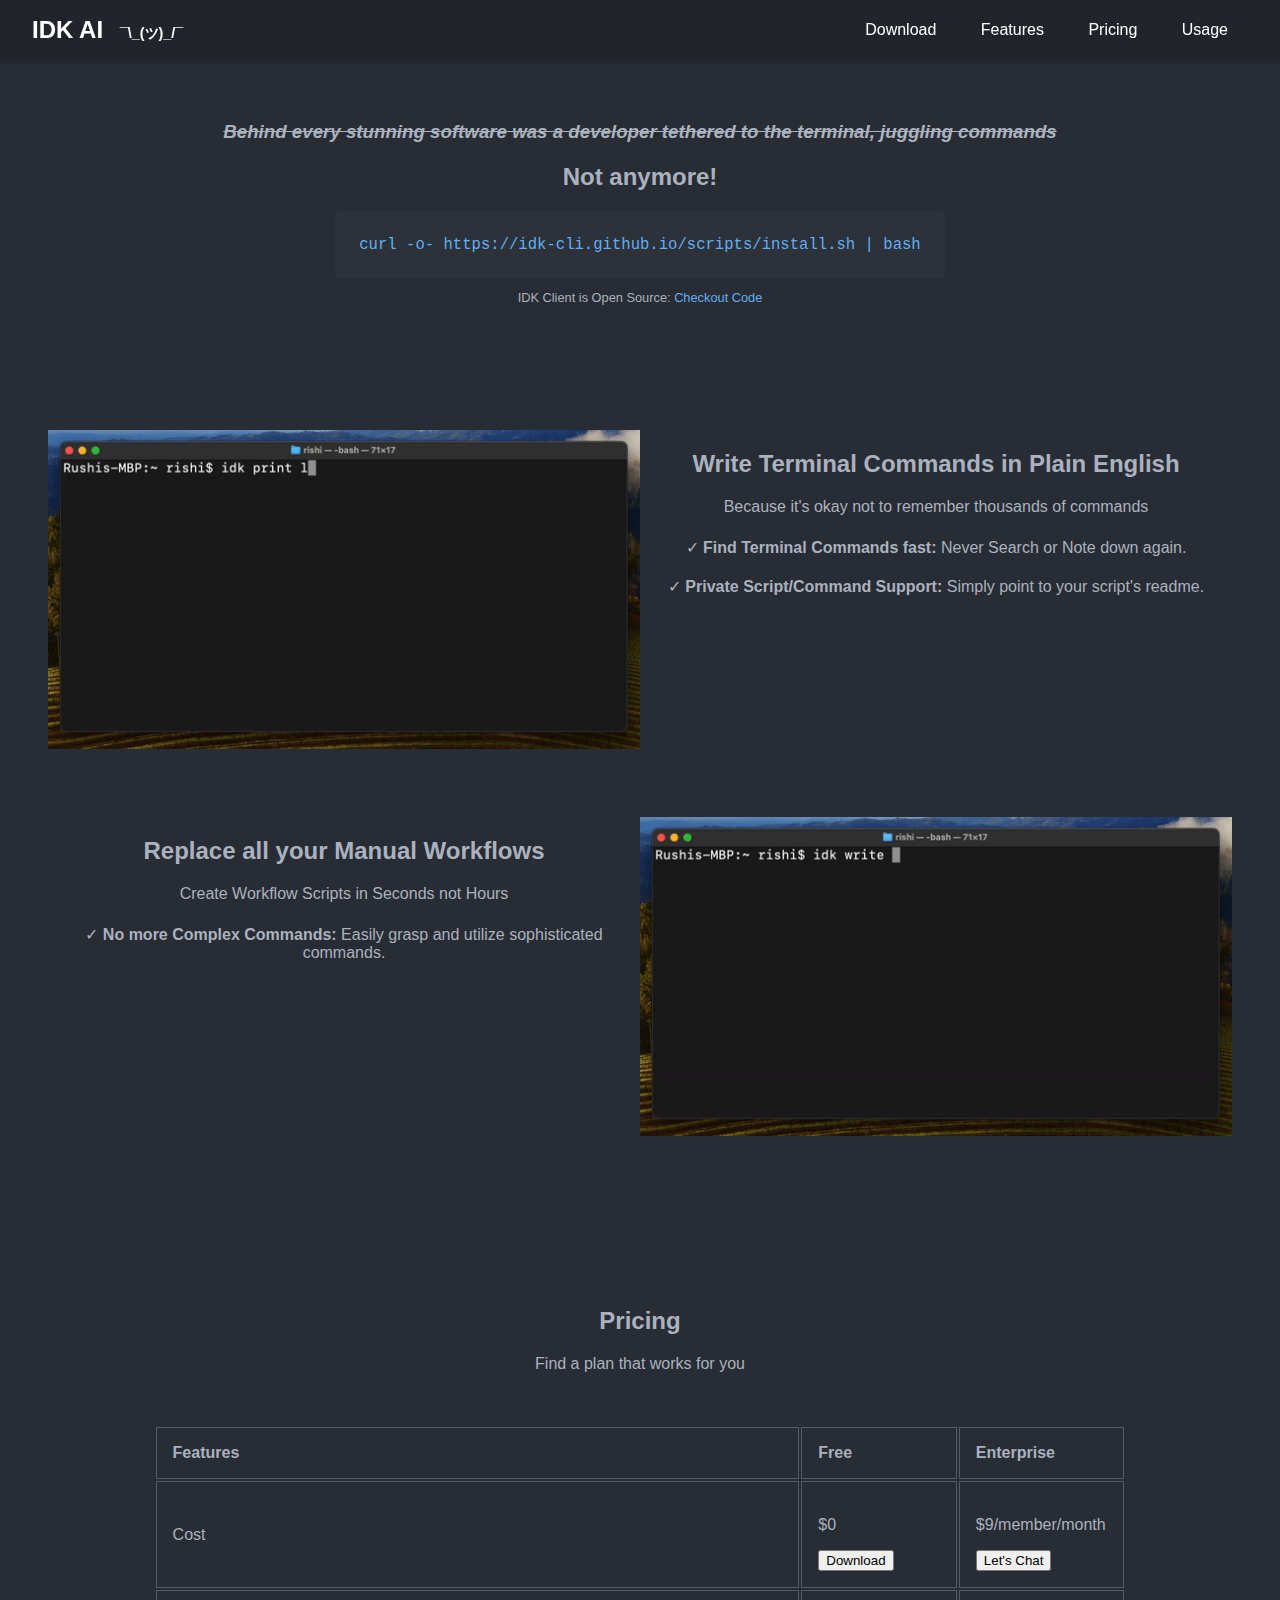
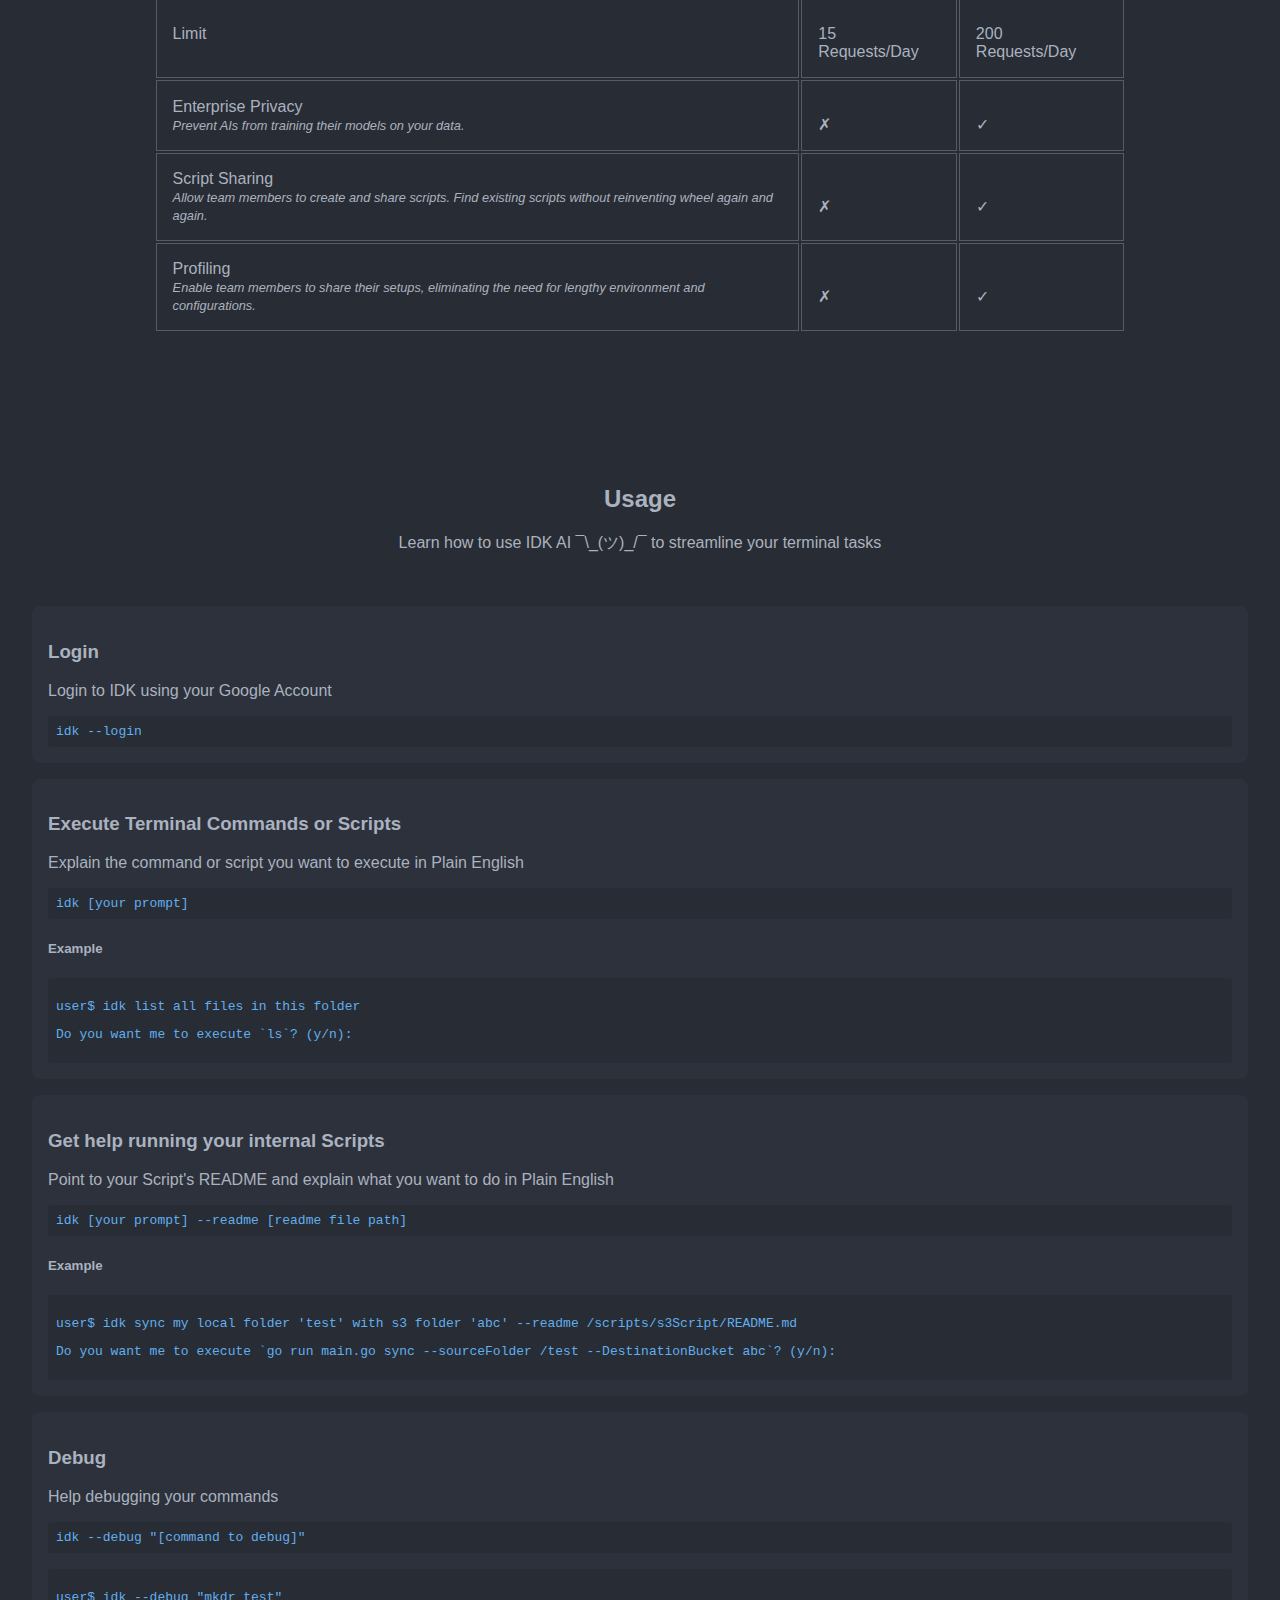
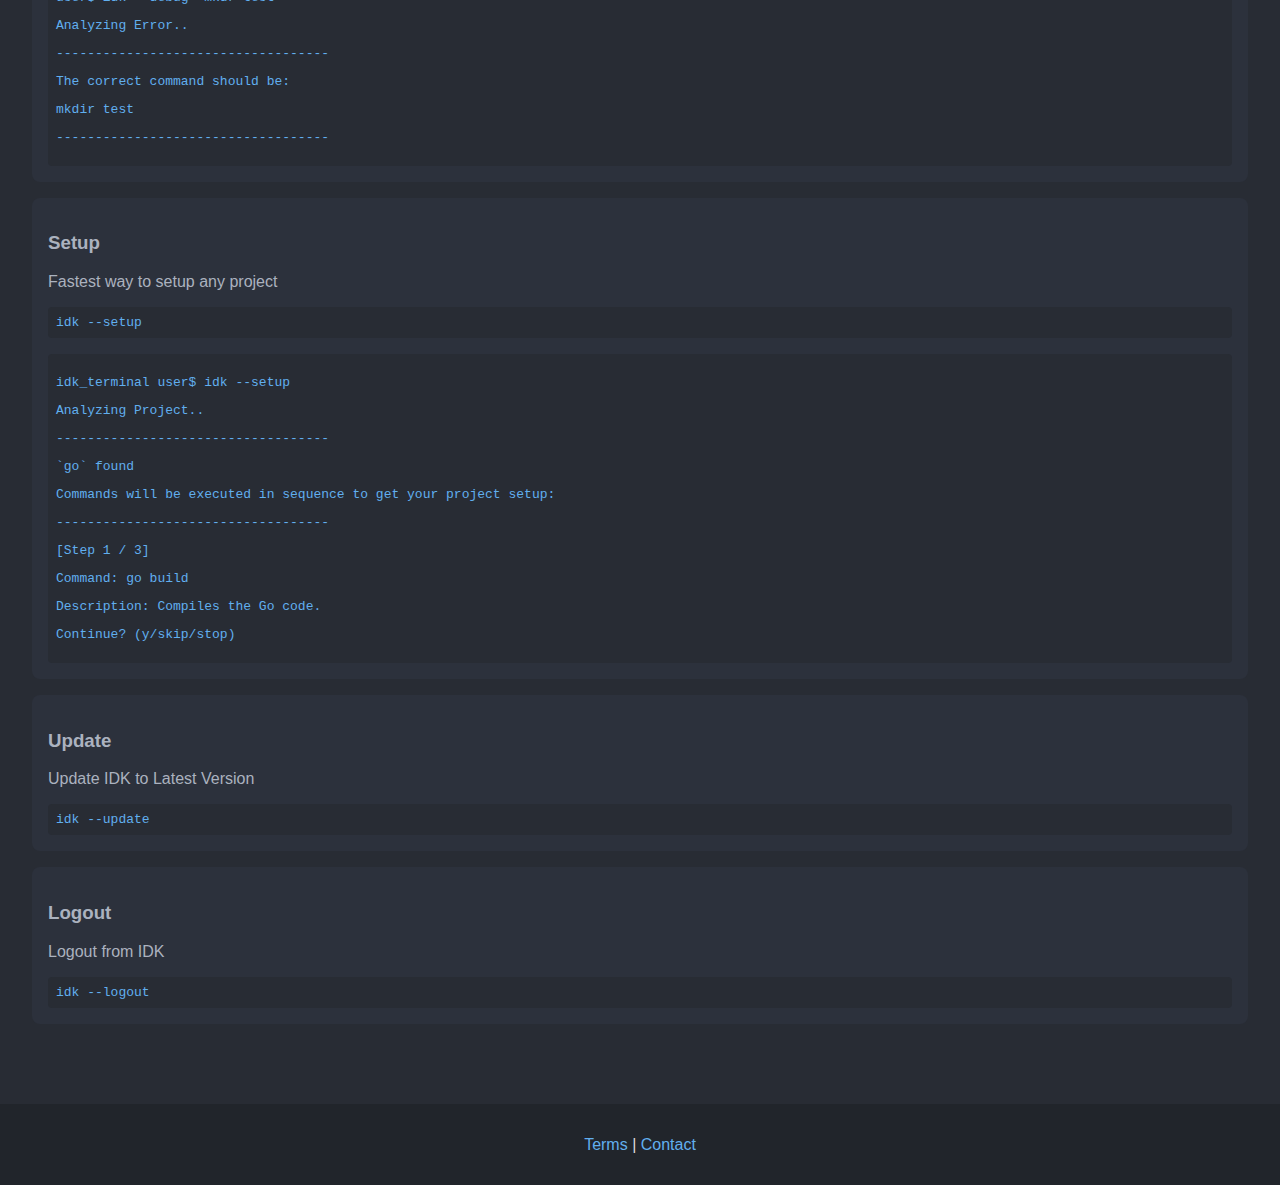
==== commit 4859fe11: "Feature Updates" ====
--- a/index.htm
+++ b/index.htm
@@ -67,6 +67,20 @@
         </div>
         </div>
     </div>
+    <!-- <div class="feature">
+        <div class="feature-gif">
+            <img src="assets/Feature_Setup.gif" alt="Write Terminal Commands in Plain English">
+        </div>
+        <div class="feature-text">
+            <h2>Setup new project in seconds</h2>
+            <p>Because your job is to write beautiful software</p>
+            <div class="sub-features">
+                <ul>
+                    <li>&#10003; <b>idk --setup</b> is all you need.</li>
+                </ul>
+            </div>
+        </div>
+    </div> -->
     <!-- Repeat the pattern for more features -->
 </section>
 
@@ -148,20 +162,32 @@
         <div class="command">
             <h3>Debug</h3>
             <p>Help debugging your commands</p>
-            <code>idk --debug</code>
-            <code>
-                <p>user$ idk --debug</p>
-                <p>IDK Debug mode enabled</p>
-                <p>Execute Command as you would normally</p>
-                <p>IDK will help you fix if any error occurs</p>
-                <p>IDK DEBUG MODE > echo "Hi</p>
-                <p>bash: -c: line 0: unexpected EOF while looking for matching `"'</p>
+            <code>idk --debug "[command to debug]"</code>
+            <code>
+                <p>user$ idk --debug "mkdr test"</p>
                 <p>Analyzing Error..</p>
                 <p>-----------------------------------</p>
-                <p>The user's command is not closed properly, it ends with a line break but is missing the closing double quote (").</p>
                 <p>The correct command should be:</p>
-                <p>echo "Hi"</p>
-                <p>-----------------------------------</p>
+                <p>mkdir test</p>
+                <p>-----------------------------------</p>
+            </code>
+        </div>
+        <div class="command">
+            <h3>Setup</h3>
+            <p>Fastest way to setup any project</p>
+            <code>idk --setup</code>
+            <code>
+                <p>idk_terminal user$ idk --setup</p>
+                <p>Analyzing Project..</p>
+                <p>-----------------------------------</p>
+                <p>`go` found</p>
+                <p>Commands will be executed in sequence to get your project setup:</p>
+                <p>-----------------------------------</p>
+                <p>[Step 1 / 3]</p>
+                <p>Command: go build</p>
+                <p>Description: Compiles the Go code.</p>
+                <p></p>
+                <p>Continue? (y/skip/stop)</p>
             </code>
         </div>
         <div class="command">
